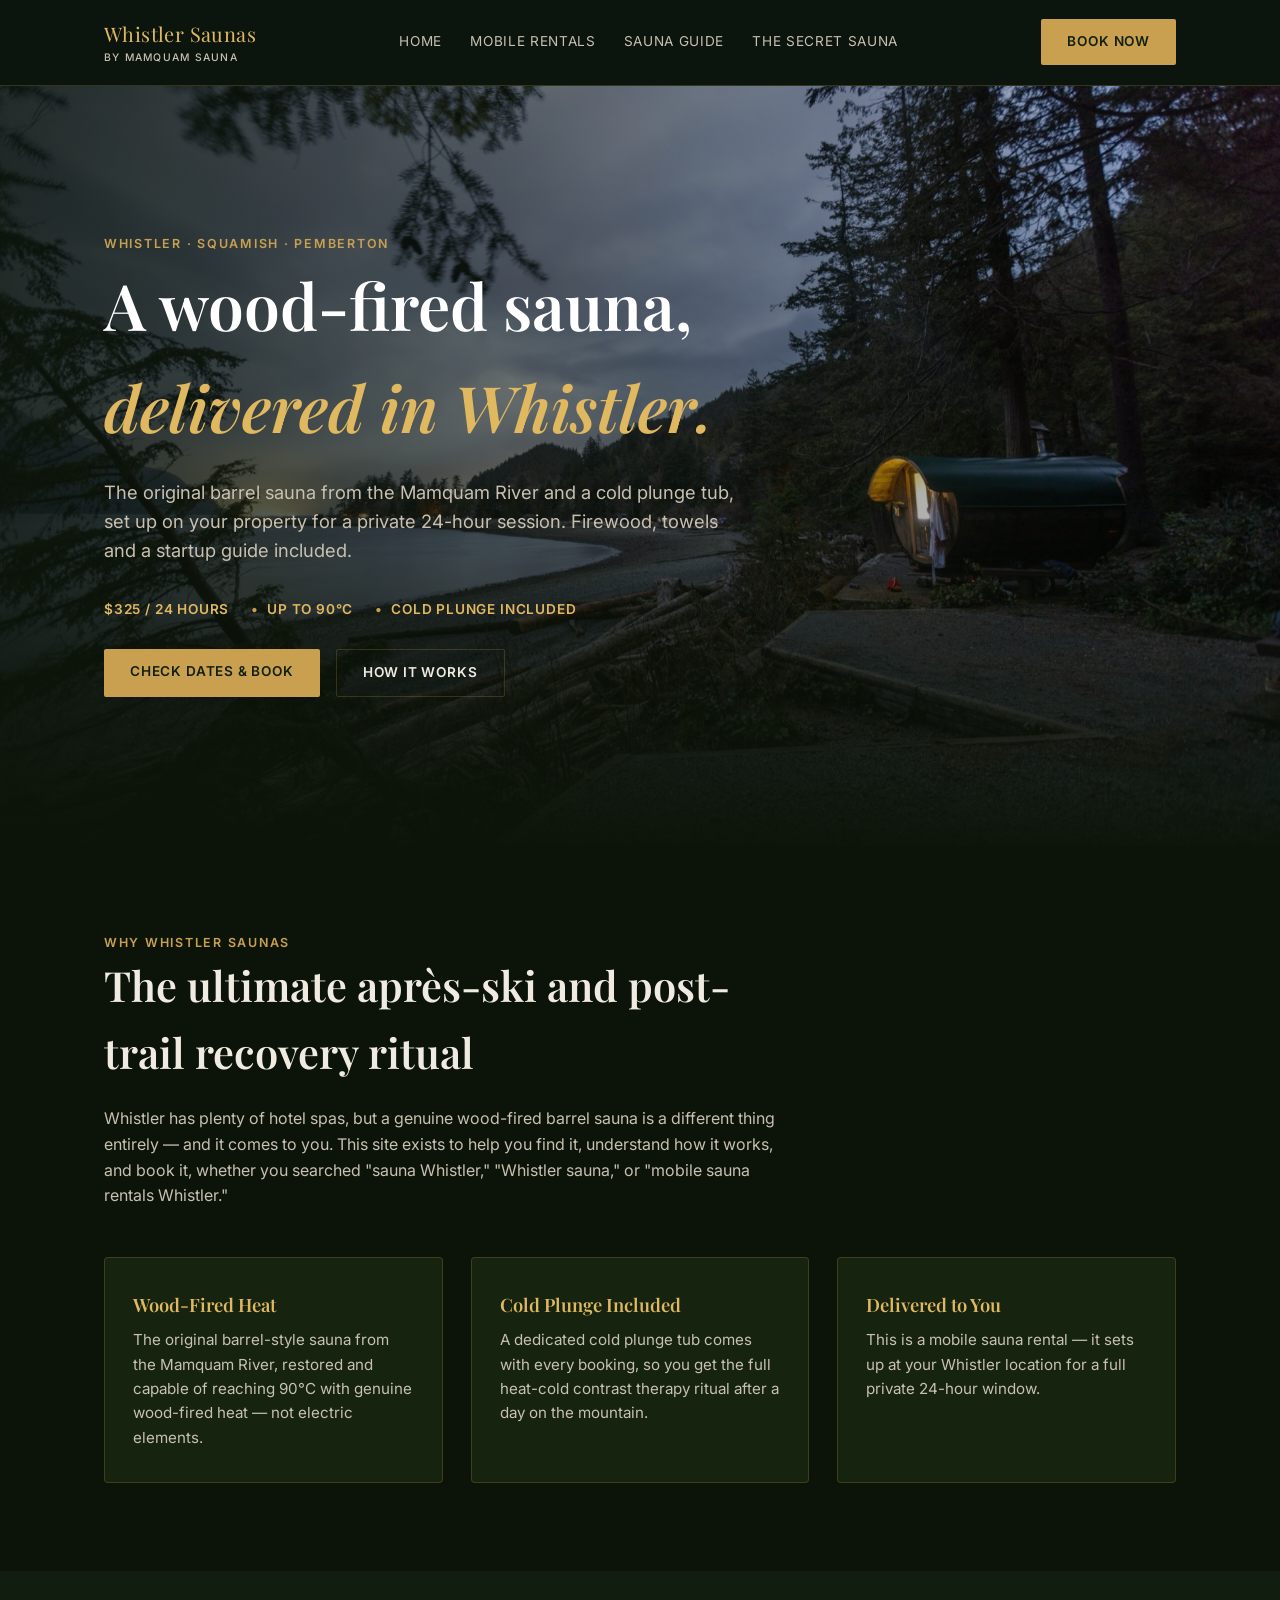
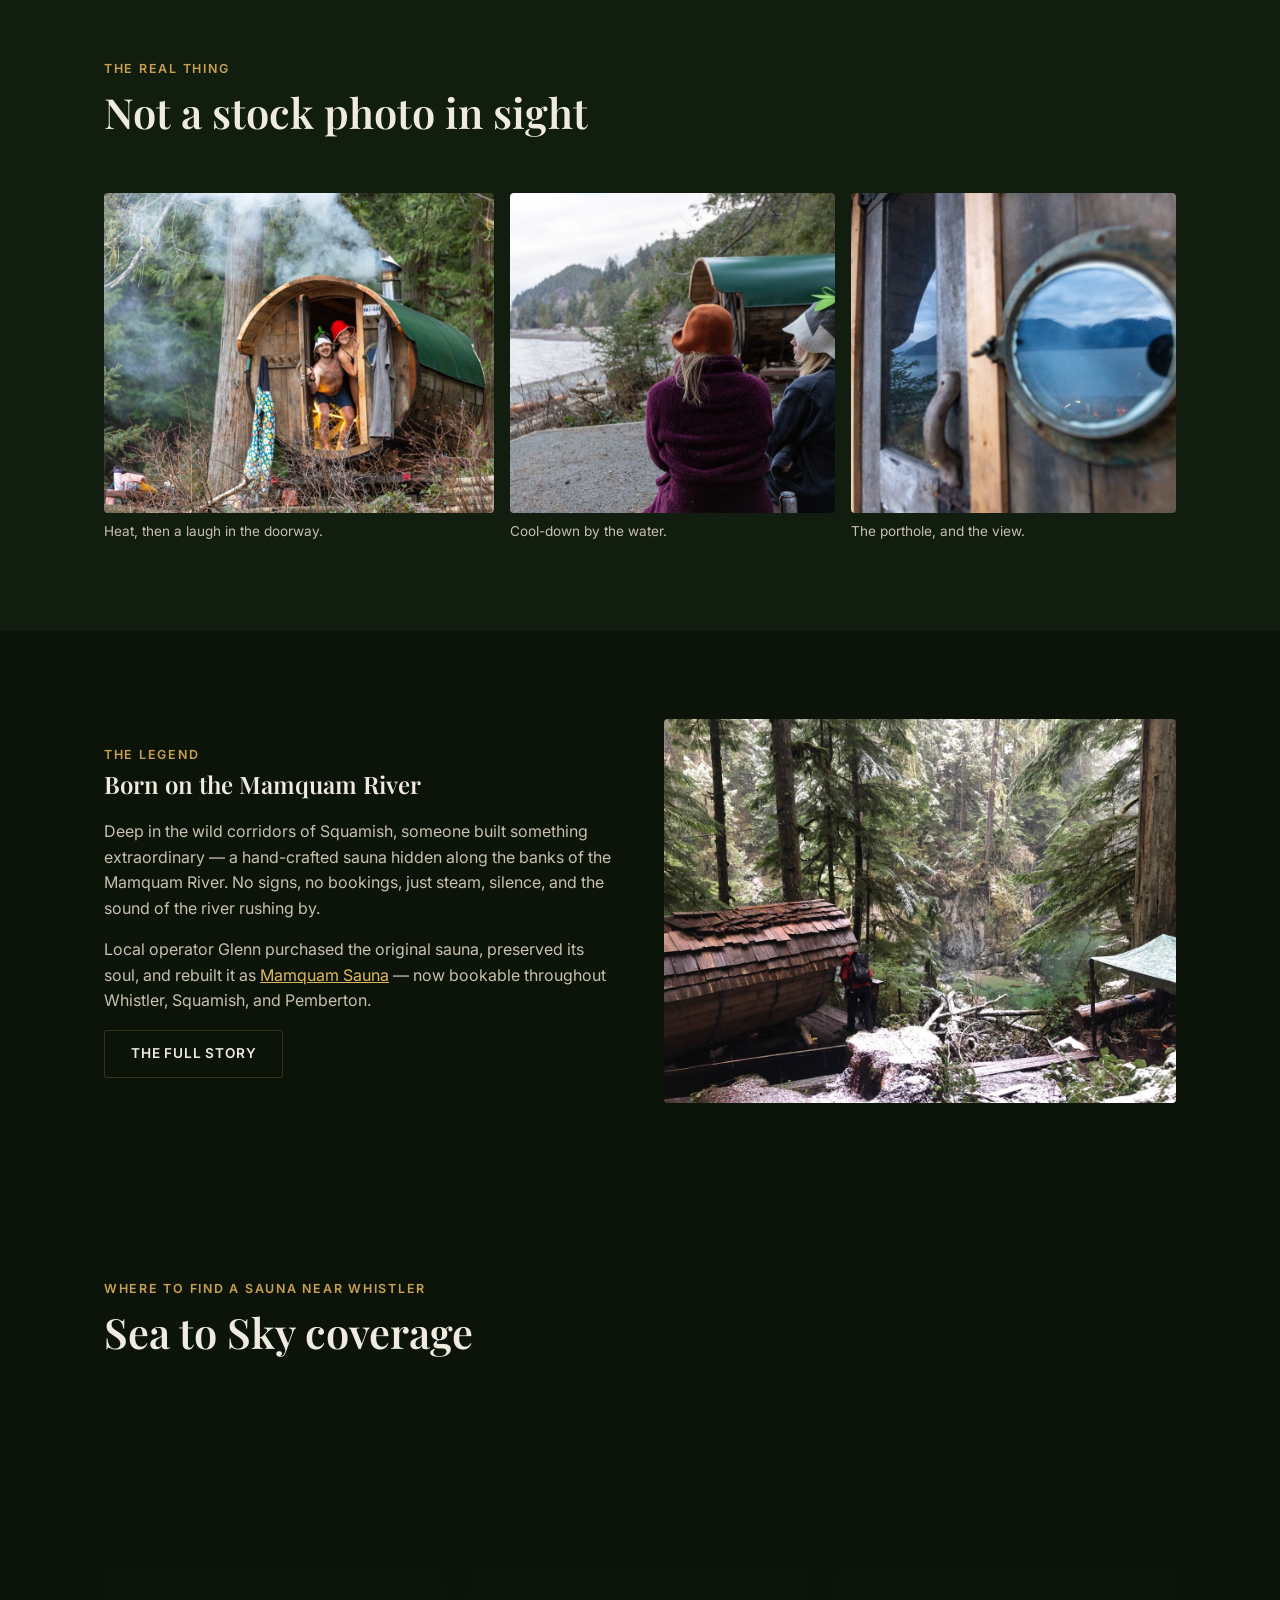
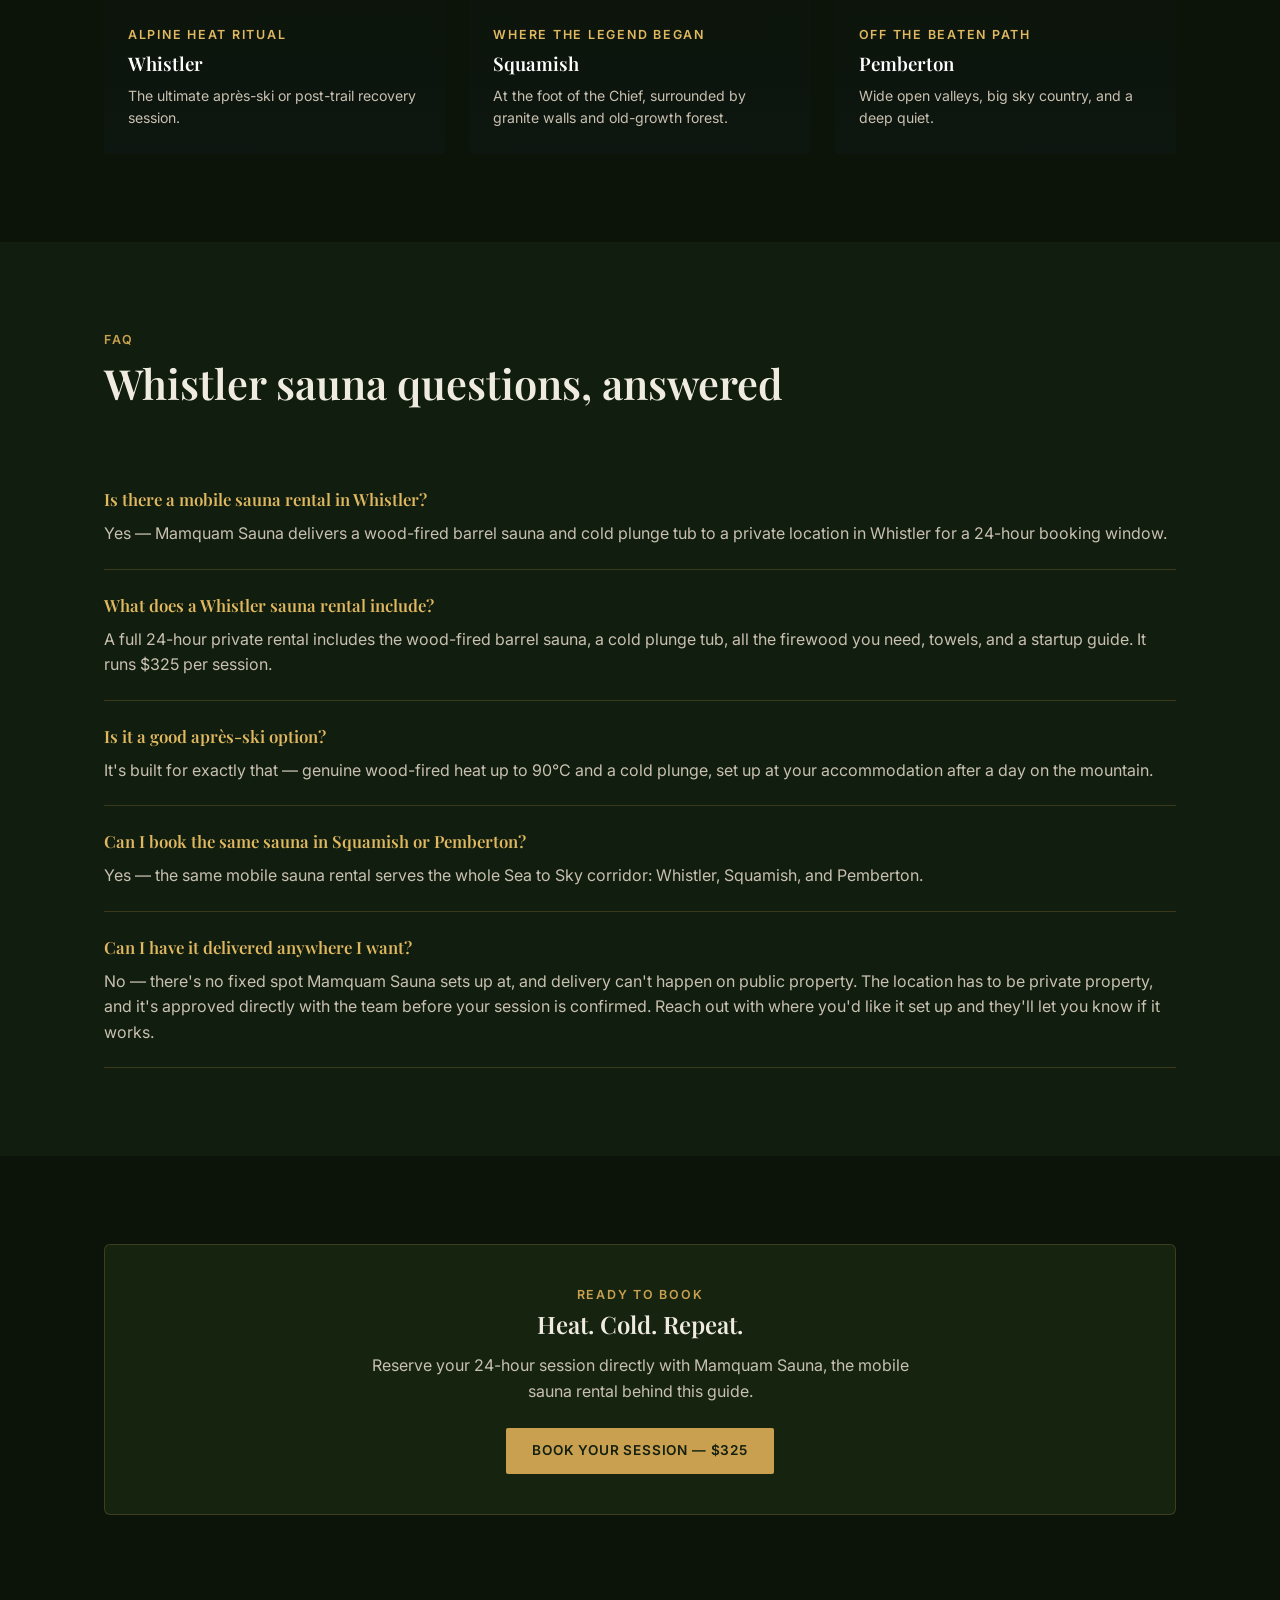
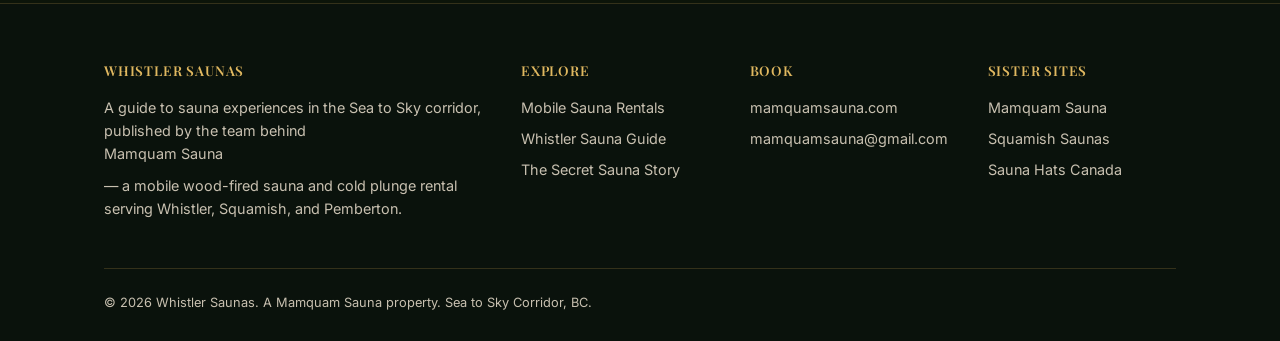
==== index.html @ e93d0e83 "Add sauna-chat AI assistant to every page Co-Authored-By: Claude Opus 5.5 <noreply@anthropic.com>" ====
<!DOCTYPE html>
<html lang="en">
<head>
<meta charset="UTF-8" />
<meta name="viewport" content="width=device-width, initial-scale=1.0" />
<title>Whistler Saunas | Sauna &amp; Mobile Sauna Rentals in Whistler, BC</title>
<meta name="description" content="Your guide to saunas in Whistler, BC — including mobile sauna rentals with cold plunge, wood-fired heat, and firewood included. Brought to you by Mamquam Sauna." />
<meta name="robots" content="index, follow" />
<link rel="canonical" href="https://www.saunawhistler.com/" />
<meta property="og:type" content="website" />
<meta property="og:site_name" content="Whistler Saunas" />
<meta property="og:title" content="Whistler Saunas | Sauna & Mobile Sauna Rentals in Whistler, BC" />
<meta property="og:description" content="Your guide to saunas in Whistler, BC — including mobile sauna rentals with cold plunge, wood-fired heat, and firewood included." />
<meta property="og:url" content="https://www.saunawhistler.com/" />
<meta property="og:image" content="https://www.saunawhistler.com/img/sauna-dusk.jpg" />
<meta name="twitter:card" content="summary_large_image" />
<link rel="stylesheet" href="style.css" />
<script type="application/ld+json">
{
  "@context": "https://schema.org",
  "@type": "LocalBusiness",
  "name": "Whistler Saunas",
  "alternateName": "Mamquam Sauna",
  "description": "Mobile sauna rentals and sauna sessions in Whistler, BC, featuring wood-fired heat and cold plunge.",
  "url": "https://www.saunawhistler.com/",
  "priceRange": "$325",
  "areaServed": [
    { "@type": "City", "name": "Whistler" },
    { "@type": "City", "name": "Squamish" },
    { "@type": "City", "name": "Pemberton" }
  ],
  "address": { "@type": "PostalAddress", "addressLocality": "Whistler", "addressRegion": "BC", "addressCountry": "CA" },
  "sameAs": ["https://www.mamquamsauna.com/", "https://www.saunasquamish.com/"]
}
</script>
</head>
<body>

<header class="site">
  <div class="bar">
    <div class="brand">Whistler Saunas<small>By Mamquam Sauna</small></div>
    <nav class="main">
      <a href="/">Home</a>
      <a href="mobile-sauna-rentals-whistler.html">Mobile Rentals</a>
      <a href="whistler-saunas-guide.html">Sauna Guide</a>
      <a href="mamquam-sauna.html">The Secret Sauna</a>
    </nav>
    <button class="hamburger" type="button" aria-label="Menu" aria-expanded="false">&#9776;</button>
    <a href="https://rentedlocal.com/book-appointment?embed_key=mamquamsauna-f3160d" class="btn" data-book>Book Now</a>
  </div>
</header>

<section class="hero" style="background-image:url('img/sauna-dusk.jpg');">
  <div class="wrap">
    <div class="eyebrow">Whistler · Squamish · Pemberton</div>
    <h1>A wood-fired sauna,<br><em>delivered in Whistler.</em></h1>
    <p class="lead">The original barrel sauna from the Mamquam River and a cold plunge tub, set up on your property for a private 24-hour session. Firewood, towels and a startup guide included.</p>
    <ul class="facts"><li>$325 / 24 hours</li><li>Up to 90°C</li><li>Cold plunge included</li></ul>
    <div class="cta-row">
      <a href="https://rentedlocal.com/book-appointment?embed_key=mamquamsauna-f3160d" class="btn" data-book>Check Dates &amp; Book</a>
      <a href="mobile-sauna-rentals-whistler.html" class="btn ghost">How It Works</a>
    </div>
  </div>
</section>

<section>
  <div class="wrap">
    <div class="section-head">
      <div class="eyebrow">Why Whistler Saunas</div>
      <h2>The ultimate après-ski and post-trail recovery ritual</h2>
      <p style="color:var(--text-dim)">Whistler has plenty of hotel spas, but a genuine wood-fired barrel sauna is a different thing entirely — and it comes to you. This site exists to help you find it, understand how it works, and book it, whether you searched "sauna Whistler," "Whistler sauna," or "mobile sauna rentals Whistler."</p>
    </div>
    <div class="grid-3">
      <div class="card">
        <h3>Wood-Fired Heat</h3>
        <p>The original barrel-style sauna from the Mamquam River, restored and capable of reaching 90°C with genuine wood-fired heat — not electric elements.</p>
      </div>
      <div class="card">
        <h3>Cold Plunge Included</h3>
        <p>A dedicated cold plunge tub comes with every booking, so you get the full heat-cold contrast therapy ritual after a day on the mountain.</p>
      </div>
      <div class="card">
        <h3>Delivered to You</h3>
        <p>This is a mobile sauna rental — it sets up at your Whistler location for a full private 24-hour window.</p>
      </div>
    </div>
  </div>
</section>

<section class="alt">
  <div class="wrap">
    <div class="section-head">
      <div class="eyebrow">The Real Thing</div>
      <h2>Not a stock photo in sight</h2>
    </div>
    <div class="photo-strip three">
      <figure><img src="img/sauna-door.jpg" alt="Two people in sauna hats smiling from the doorway of the wood-fired barrel sauna, steam rising" loading="lazy" /><figcaption>Heat, then a laugh in the doorway.</figcaption></figure>
      <figure><img src="img/sauna-shore.jpg" alt="Two friends in felt sauna hats cooling down beside the barrel sauna on the shore" loading="lazy" /><figcaption>Cool-down by the water.</figcaption></figure>
      <figure><img src="img/sauna-porthole.jpg" alt="Brass porthole on the sauna door reflecting mountains and the ocean" loading="lazy" /><figcaption>The porthole, and the view.</figcaption></figure>
    </div>
  </div>
</section>

<section>
  <div class="wrap grid-2">
    <div>
      <div class="eyebrow">The Legend</div>
      <h2>Born on the Mamquam River</h2>
      <p style="color:var(--text-dim)">Deep in the wild corridors of Squamish, someone built something extraordinary — a hand-crafted sauna hidden along the banks of the Mamquam River. No signs, no bookings, just steam, silence, and the sound of the river rushing by.</p>
      <p style="color:var(--text-dim)">Local operator Glenn purchased the original sauna, preserved its soul, and rebuilt it as <a href="mamquam-sauna.html" style="color:var(--gold-bright); text-decoration:underline;">Mamquam Sauna</a> — now bookable throughout Whistler, Squamish, and Pemberton.</p>
      <a href="mamquam-sauna.html" class="btn ghost">The Full Story</a>
    </div>
    <img class="rounded" src="img/sauna-river.jpg" alt="The original Mamquam Sauna on the banks of the Mamquam River, Squamish" loading="lazy" />
  </div>
</section>

<section>
  <div class="wrap">
    <div class="section-head">
      <div class="eyebrow">Where to Find a Sauna Near Whistler</div>
      <h2>Sea to Sky coverage</h2>
    </div>
    <div class="locations-grid">
      <a class="loc-card" href="https://www.mamquamsauna.com/#locations" style="background-image:url('https://images.unsplash.com/photo-1639436027140-d8b8d7ac5af4?crop=entropy&cs=tinysrgb&fit=max&fm=jpg&q=80&w=800')">
        <div class="inner"><div class="eyebrow">Alpine heat ritual</div><h3>Whistler</h3><p>The ultimate après-ski or post-trail recovery session.</p></div>
      </a>
      <a class="loc-card" href="https://www.mamquamsauna.com/#locations" style="background-image:url('https://images.unsplash.com/photo-1663645038231-55fef6adb6e1?crop=entropy&cs=tinysrgb&fit=max&fm=jpg&q=80&w=800')">
        <div class="inner"><div class="eyebrow">Where the legend began</div><h3>Squamish</h3><p>At the foot of the Chief, surrounded by granite walls and old-growth forest.</p></div>
      </a>
      <a class="loc-card" href="https://www.mamquamsauna.com/#locations" style="background-image:url('https://images.unsplash.com/photo-1689771716787-0d593884bd65?crop=entropy&cs=tinysrgb&fit=max&fm=jpg&q=80&w=800')">
        <div class="inner"><div class="eyebrow">Off the beaten path</div><h3>Pemberton</h3><p>Wide open valleys, big sky country, and a deep quiet.</p></div>
      </a>
    </div>
  </div>
</section>

<section class="alt">
  <div class="wrap">
    <div class="section-head">
      <div class="eyebrow">FAQ</div>
      <h2>Whistler sauna questions, answered</h2>
    </div>
    <div class="faq-item">
      <h3>Is there a mobile sauna rental in Whistler?</h3>
      <p>Yes — Mamquam Sauna delivers a wood-fired barrel sauna and cold plunge tub to a private location in Whistler for a 24-hour booking window.</p>
    </div>
    <div class="faq-item">
      <h3>What does a Whistler sauna rental include?</h3>
      <p>A full 24-hour private rental includes the wood-fired barrel sauna, a cold plunge tub, all the firewood you need, towels, and a startup guide. It runs $325 per session.</p>
    </div>
    <div class="faq-item">
      <h3>Is it a good après-ski option?</h3>
      <p>It's built for exactly that — genuine wood-fired heat up to 90°C and a cold plunge, set up at your accommodation after a day on the mountain.</p>
    </div>
    <div class="faq-item">
      <h3>Can I book the same sauna in Squamish or Pemberton?</h3>
      <p>Yes — the same mobile sauna rental serves the whole Sea to Sky corridor: Whistler, Squamish, and Pemberton.</p>
    </div>
    <div class="faq-item">
      <h3>Can I have it delivered anywhere I want?</h3>
      <p>No — there's no fixed spot Mamquam Sauna sets up at, and delivery can't happen on public property. The location has to be private property, and it's approved directly with the team before your session is confirmed. Reach out with where you'd like it set up and they'll let you know if it works.</p>
    </div>
  </div>
</section>

<section>
  <div class="wrap">
    <div class="callout">
      <div class="eyebrow">Ready to book</div>
      <h2>Heat. Cold. Repeat.</h2>
      <p>Reserve your 24-hour session directly with Mamquam Sauna, the mobile sauna rental behind this guide.</p>
      <a href="https://rentedlocal.com/book-appointment?embed_key=mamquamsauna-f3160d" class="btn" data-book>Book Your Session — $325</a>
    </div>
  </div>
</section>

<footer class="site">
  <div class="wrap">
    <div class="footer-grid">
      <div>
        <h4>Whistler Saunas</h4>
        <p>A guide to sauna experiences in the Sea to Sky corridor, published by the team behind <a href="https://www.mamquamsauna.com/">Mamquam Sauna</a> — a mobile wood-fired sauna and cold plunge rental serving Whistler, Squamish, and Pemberton.</p>
      </div>
      <div>
        <h4>Explore</h4>
        <a href="mobile-sauna-rentals-whistler.html">Mobile Sauna Rentals</a>
        <a href="whistler-saunas-guide.html">Whistler Sauna Guide</a>
        <a href="mamquam-sauna.html">The Secret Sauna Story</a>
      </div>
      <div>
        <h4>Book</h4>
        <a href="https://www.mamquamsauna.com/">mamquamsauna.com</a>
        <a href="mailto:mamquamsauna@gmail.com">mamquamsauna@gmail.com</a>
      </div>
      <div>
        <h4>Sister Sites</h4>
        <a href="https://www.mamquamsauna.com/">Mamquam Sauna</a>
        <a href="https://www.saunasquamish.com/">Squamish Saunas</a>
        <a href="https://saunahatcanada.com/">Sauna Hats Canada</a>
      </div>
    </div>
    <div class="footer-bottom">
      <span>&copy; 2026 Whistler Saunas. A Mamquam Sauna property. Sea to Sky Corridor, BC.</span>
    </div>
  </div>
</footer>

<script src="https://rentedlocal.com/rented-local-widget.js" data-embed-key="mamquamsauna-f3160d" data-embed-auto="false" defer></script>
<script src="https://sauna-chat.thefulltimehobby.workers.dev/widget.js" defer></script>
<script src="site.js" defer></script>
</body>
</html>
---- style.css ----
@import url('https://fonts.googleapis.com/css2?family=Playfair+Display:wght@400;600;700&family=Inter:wght@300;400;500;600&display=swap');

:root {
  --bg: #0c1409;
  --bg-alt: #111d0e;
  --panel: #15230f;
  --gold: #c8a050;
  --gold-bright: #e0b860;
  --text: #f0ebe1;
  --text-dim: #c8c0b0;
  --border: rgba(200, 160, 80, 0.22);
}

* { box-sizing: border-box; }

html { scroll-behavior: smooth; }

body {
  margin: 0;
  background: var(--bg);
  color: var(--text);
  font-family: 'Inter', -apple-system, BlinkMacSystemFont, sans-serif;
  line-height: 1.6;
}

h1, h2, h3, h4 { font-family: 'Playfair Display', serif; font-weight: 600; margin: 0 0 0.5em; }

a { color: inherit; text-decoration: none; }

.wrap { max-width: 1120px; margin: 0 auto; padding: 0 24px; }

.eyebrow {
  color: var(--gold);
  letter-spacing: 0.14em;
  text-transform: uppercase;
  font-size: 0.78rem;
  font-weight: 600;
}

header.site {
  position: sticky;
  top: 0;
  z-index: 50;
  background: rgba(13, 22, 16, 0.92);
  backdrop-filter: blur(6px);
  border-bottom: 1px solid var(--border);
}
header.site .bar {
  display: flex;
  align-items: center;
  justify-content: space-between;
  padding: 18px 24px;
  max-width: 1120px;
  margin: 0 auto;
}
.brand {
  font-family: 'Playfair Display', serif;
  font-size: 1.25rem;
  color: var(--gold-bright);
  letter-spacing: 0.02em;
}
.brand small { display: block; font-family: 'Inter', sans-serif; font-size: 0.65rem; letter-spacing: 0.12em; color: var(--text-dim); text-transform: uppercase; font-weight: 500; }
nav.main { display: flex; gap: 28px; align-items: center; }
nav.main a { font-size: 0.85rem; letter-spacing: 0.05em; text-transform: uppercase; color: var(--text-dim); }
nav.main a:hover { color: var(--gold-bright); }
.btn {
  display: inline-block;
  background: var(--gold);
  color: #14200f;
  padding: 12px 26px;
  border-radius: 2px;
  font-weight: 600;
  font-size: 0.85rem;
  letter-spacing: 0.06em;
  text-transform: uppercase;
  border: none;
  cursor: pointer;
}
.btn:hover { background: var(--gold-bright); }
.btn.ghost {
  background: transparent;
  color: var(--text);
  border: 1px solid var(--border);
}
.btn.ghost:hover { border-color: var(--gold); color: var(--gold-bright); }

.hero {
  position: relative;
  min-height: 78vh;
  display: flex;
  align-items: center;
  background-size: cover;
  background-position: center;
}
.hero::before {
  content: '';
  position: absolute;
  inset: 0;
  background: linear-gradient(180deg, rgba(10,16,11,0.55) 0%, rgba(10,16,11,0.75) 55%, rgba(10,16,11,0.95) 100%);
}
.hero .wrap { position: relative; z-index: 2; padding-top: 60px; padding-bottom: 60px; }
.hero h1 { font-size: clamp(2.4rem, 5vw, 4.2rem); color: #fff; margin-bottom: 0.3em; }
.hero h1 em { font-style: italic; color: var(--gold-bright); }
.hero p.lead { max-width: 640px; font-size: 1.15rem; color: var(--text-dim); margin-bottom: 1.8em; }
.hero .cta-row { display: flex; gap: 16px; flex-wrap: wrap; }

section { padding: 88px 0; }
section.alt { background: var(--bg-alt); }
.section-head { max-width: 680px; margin-bottom: 48px; }
.section-head h2 { font-size: clamp(1.8rem, 3.4vw, 2.6rem); }

.grid-3 { display: grid; grid-template-columns: repeat(3, 1fr); gap: 28px; }
.grid-2 { display: grid; grid-template-columns: 1fr 1fr; gap: 48px; align-items: center; }

.card {
  background: var(--panel);
  border: 1px solid var(--border);
  padding: 32px 28px;
  border-radius: 4px;
}
.card h3 { color: var(--gold-bright); font-size: 1.15rem; }
.card p { color: var(--text-dim); font-size: 0.95rem; margin: 0; }

img.rounded { width: 100%; border-radius: 4px; display: block; }

.locations-grid { display: grid; grid-template-columns: repeat(3, 1fr); gap: 24px; }
.loc-card {
  position: relative;
  border-radius: 4px;
  overflow: hidden;
  height: 340px;
  background-size: cover;
  background-position: center;
  display: flex;
  align-items: flex-end;
}
.loc-card::before { content: ''; position: absolute; inset: 0; background: linear-gradient(180deg, rgba(13,22,16,0) 30%, rgba(13,22,16,0.92) 100%); }
.loc-card .inner { position: relative; z-index: 2; padding: 24px; }
.loc-card .eyebrow { color: var(--gold-bright); }
.loc-card h3 { margin: 4px 0 6px; color: #fff; }
.loc-card p { color: var(--text-dim); font-size: 0.88rem; margin: 0; }

.faq-item { border-bottom: 1px solid var(--border); padding: 22px 0; }
.faq-item h3 { font-size: 1.05rem; color: var(--gold-bright); margin-bottom: 8px; }
.faq-item p { color: var(--text-dim); margin: 0; }

.pull-quote {
  font-family: 'Playfair Display', serif;
  font-style: italic;
  font-size: clamp(1.3rem, 2.6vw, 1.8rem);
  text-align: center;
  color: var(--gold-bright);
  max-width: 780px;
  margin: 0 auto;
}

.callout {
  background: var(--panel);
  border: 1px solid var(--border);
  border-radius: 6px;
  padding: 40px;
  text-align: center;
}
.callout h2 { margin-bottom: 0.4em; }
.callout p { color: var(--text-dim); max-width: 560px; margin: 0 auto 24px; }

article.guide {
  max-width: 760px;
  margin: 0 auto;
}
article.guide h2 { margin-top: 1.6em; font-size: 1.6rem; color: var(--gold-bright); }
article.guide p, article.guide li { color: var(--text-dim); font-size: 1.02rem; }
article.guide ul { padding-left: 1.2em; }
article.guide .lead { font-size: 1.15rem; color: var(--text); }

footer.site {
  background: #0a120c;
  border-top: 1px solid var(--border);
  padding: 56px 0 28px;
}
.footer-grid { display: grid; grid-template-columns: 2fr 1fr 1fr 1fr; gap: 40px; margin-bottom: 40px; }
.footer-grid h4 { color: var(--gold-bright); font-size: 0.85rem; text-transform: uppercase; letter-spacing: 0.06em; margin-bottom: 14px; }
.footer-grid p, .footer-grid a { color: var(--text-dim); font-size: 0.9rem; display: block; margin-bottom: 8px; }
.footer-grid a:hover { color: var(--gold-bright); }
.footer-bottom { border-top: 1px solid var(--border); padding-top: 24px; font-size: 0.8rem; color: var(--text-dim); display: flex; justify-content: space-between; flex-wrap: wrap; gap: 12px; }

.hamburger { display: none; background: none; border: none; color: var(--text); font-size: 1.5rem; cursor: pointer; }

@media (max-width: 860px) {
  .grid-3 { grid-template-columns: 1fr; }
  .grid-2 { grid-template-columns: 1fr; }
  .locations-grid { grid-template-columns: 1fr; }
  .footer-grid { grid-template-columns: 1fr; }
  nav.main { display: none; }
  .hamburger { display: block; }
  header.site .bar { flex-wrap: wrap; gap: 12px; padding: 14px 20px; }
  header.site .bar > .btn { padding: 10px 16px; font-size: 0.75rem; margin-left: auto; }
  header.site.menu-open nav.main {
    display: flex; flex-direction: column; align-items: flex-start; gap: 0;
    order: 10; width: 100%; padding: 8px 0 12px; border-top: 1px solid var(--border);
  }
  header.site.menu-open nav.main a { padding: 12px 0; font-size: 0.95rem; width: 100%; }
  .hero { min-height: 72vh; }
  .hero h1 { font-size: 2.1rem; line-height: 1.15; }
  section { padding: 64px 0; }
  .callout { padding: 32px 22px; }
}

/* Refresh: real photos, tighter hero, photo strip */
.hero { background-position: center 60%; min-height: min(78vh, 780px); }
.hero::before { background: linear-gradient(180deg, rgba(12,20,9,0.35) 0%, rgba(12,20,9,0.6) 50%, rgba(12,20,9,0.96) 100%); }
.hero .lead { color: #e6dfd2; }
.hero .facts { display: flex; flex-wrap: wrap; gap: 10px 22px; margin: 0 0 28px; padding: 0; list-style: none; color: var(--gold-bright); font-size: 0.85rem; letter-spacing: 0.06em; text-transform: uppercase; font-weight: 600; }
.hero .facts li::before { content: '\2022'; margin-right: 8px; color: var(--gold); }
.hero .facts li:first-child::before { content: none; margin: 0; }
.hamburger { width: 44px; height: 44px; line-height: 1; }
img.rounded { aspect-ratio: 4 / 3; object-fit: cover; }
.photo-strip { display: grid; grid-template-columns: 1.3fr 1fr; gap: 16px; }
.photo-strip figure { margin: 0; }
.photo-strip img { width: 100%; height: 360px; object-fit: cover; border-radius: 4px; display: block; }
.photo-strip figcaption { color: var(--text-dim); font-size: 0.85rem; margin-top: 8px; }
.photo-strip.three { grid-template-columns: 1.2fr 1fr 1fr; }
.photo-strip.three img { height: 320px; }
@media (max-width: 860px) {
  .photo-strip, .photo-strip.three { grid-template-columns: 1fr; }
  .photo-strip img, .photo-strip.three img { height: 240px; }
}

/* Hero text sits left; photo subject shows on the right */
.hero .wrap { width: 100%; }
.hero .wrap > * { max-width: 620px; }
.hero .wrap > h1 { max-width: 900px; }
.hero::before {
  background:
    linear-gradient(90deg, rgba(12,20,9,0.85) 0%, rgba(12,20,9,0.55) 45%, rgba(12,20,9,0.1) 100%),
    linear-gradient(180deg, rgba(12,20,9,0) 60%, rgba(12,20,9,0.95) 100%);
}
@media (max-width: 860px) {
  .hero::before { background: linear-gradient(180deg, rgba(12,20,9,0.45) 0%, rgba(12,20,9,0.7) 50%, rgba(12,20,9,0.96) 100%); }
}
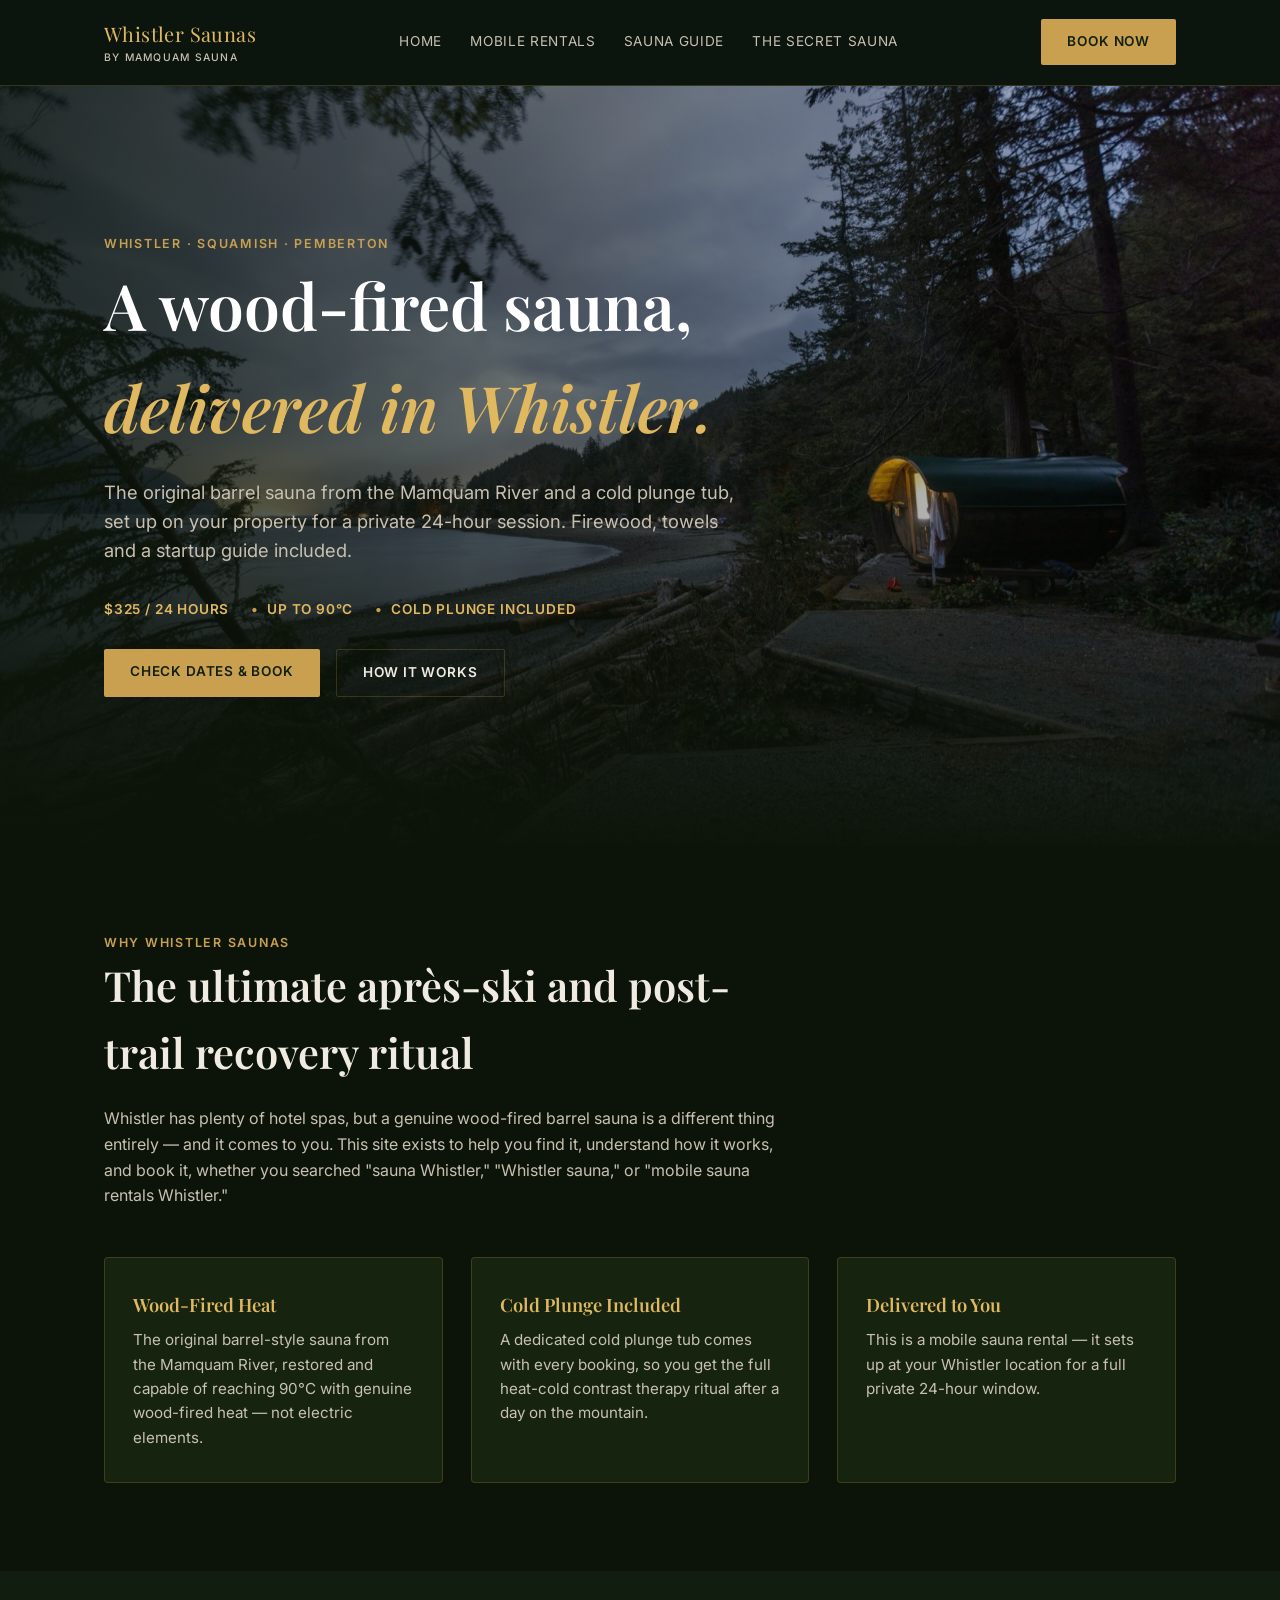
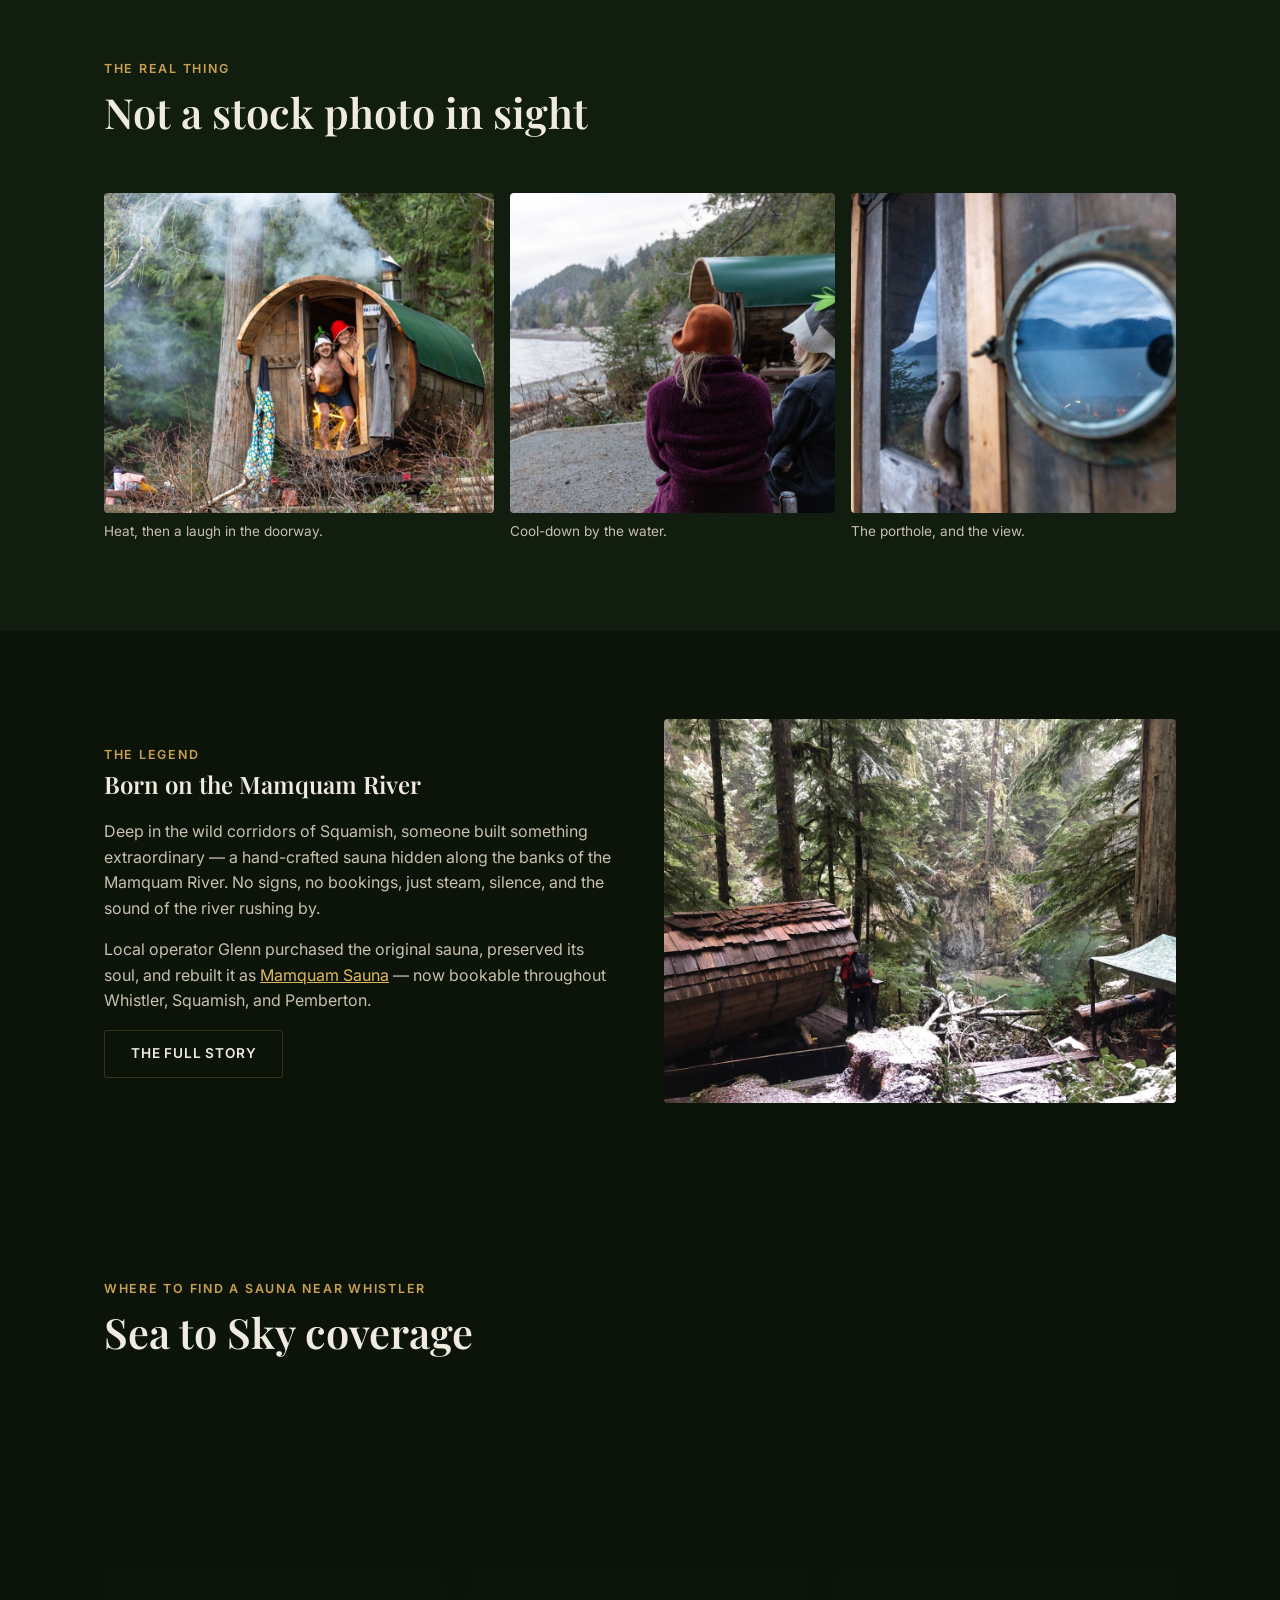
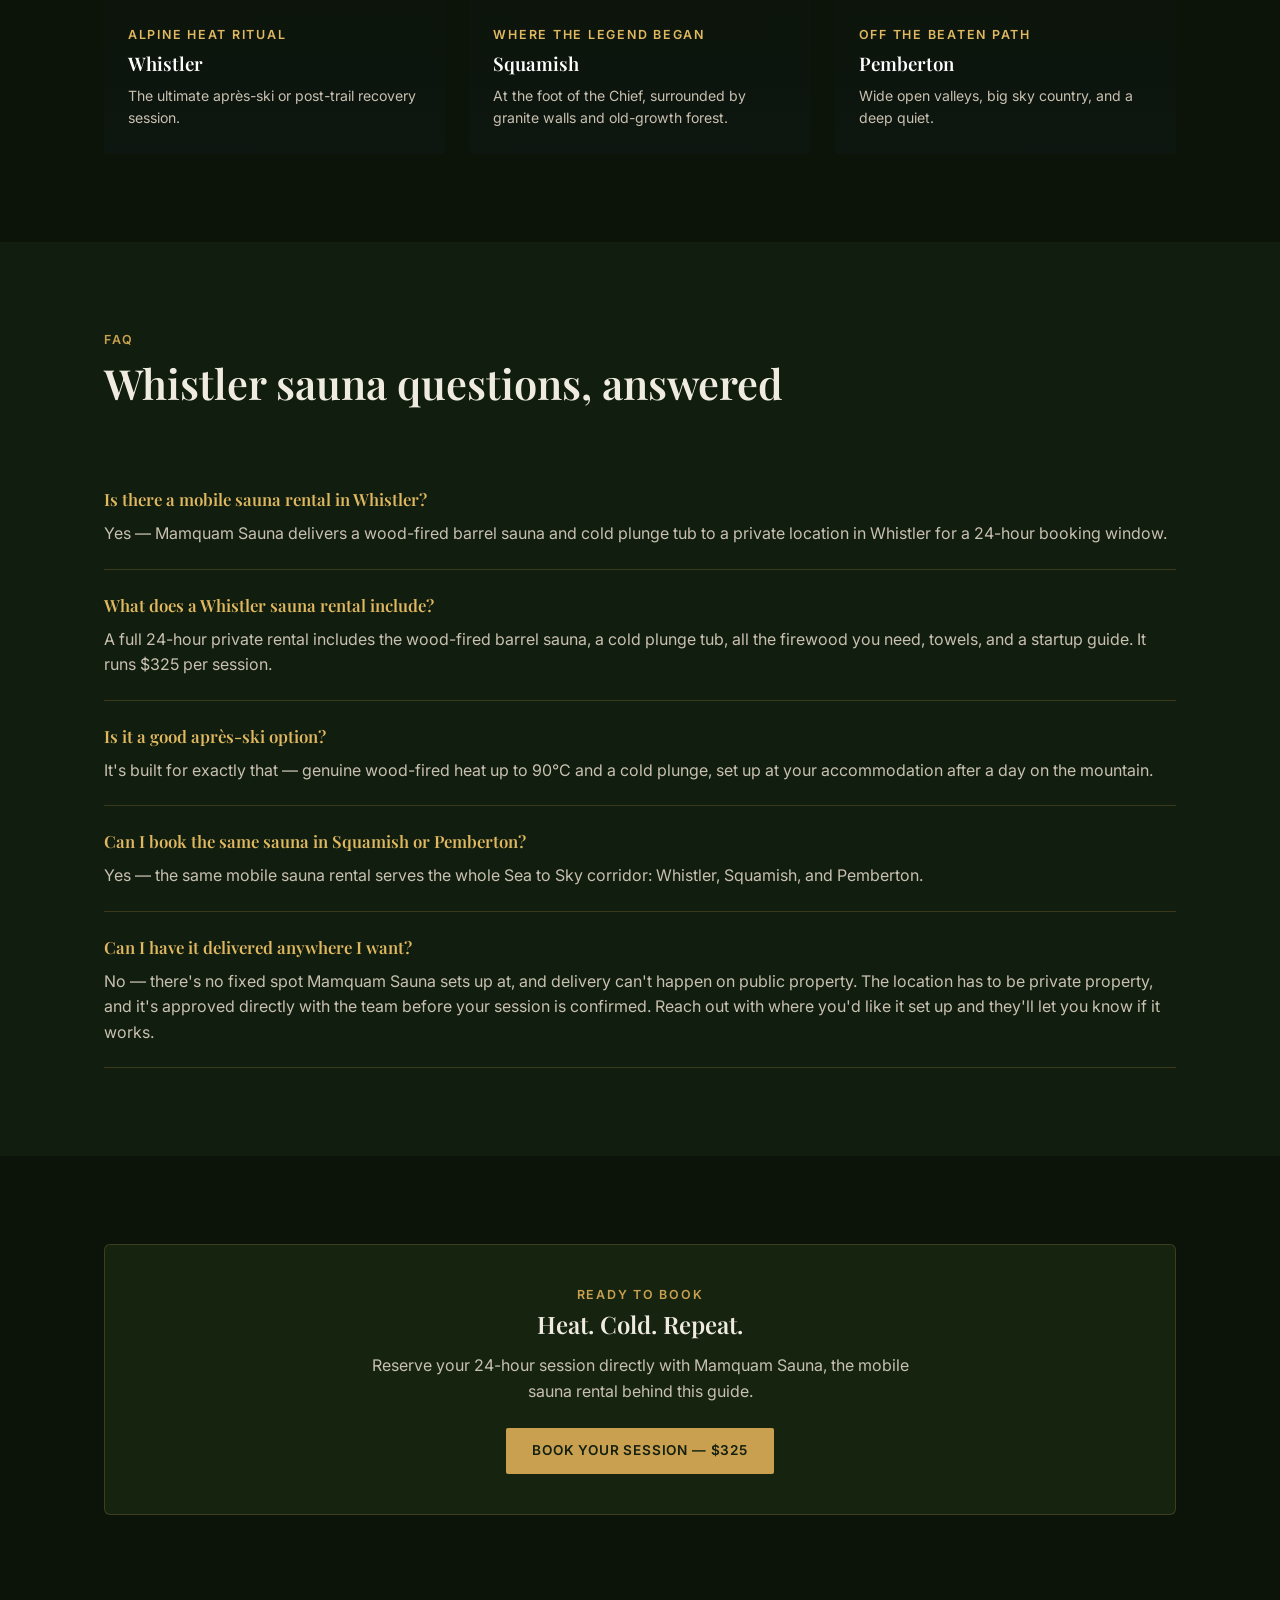
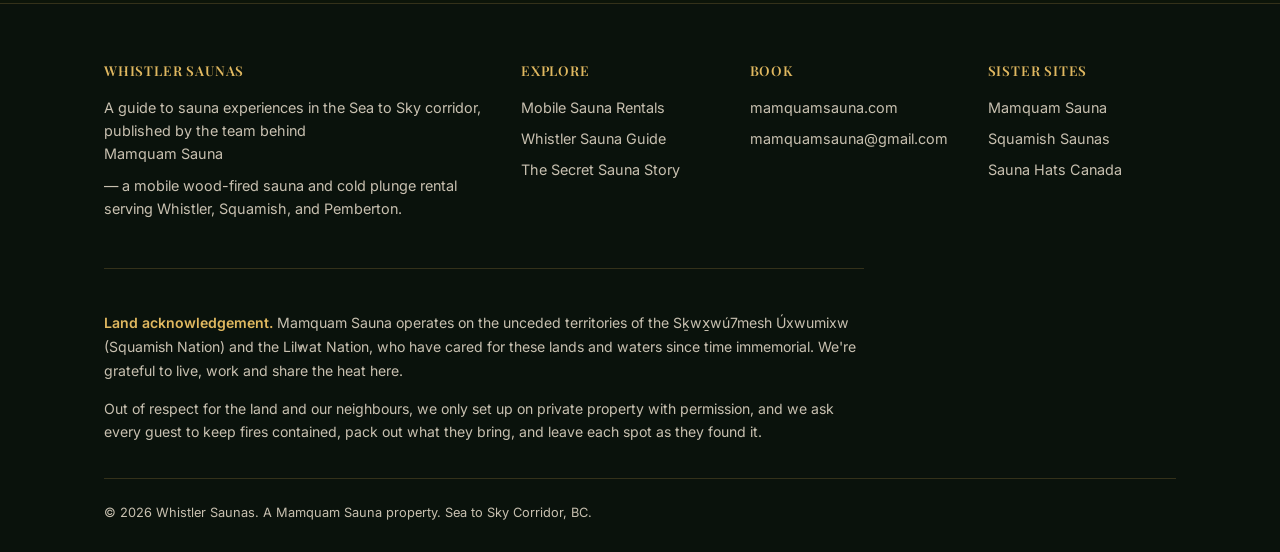
==== commit 0fff23b7: "Add land acknowledgement (Squamish Nation, Lil̓wat Nation) and respect note to every page Co-Authore" ====
--- a/index.html
+++ b/index.html
@@ -199,6 +199,10 @@
         <a href="https://saunahatcanada.com/">Sauna Hats Canada</a>
       </div>
     </div>
+    <div class="land-ack">
+      <p><strong>Land acknowledgement.</strong> Mamquam Sauna operates on the unceded territories of the Sḵwx̱wú7mesh Úxwumixw (Squamish Nation) and the Lil̓wat Nation, who have cared for these lands and waters since time immemorial. We're grateful to live, work and share the heat here.</p>
+      <p>Out of respect for the land and our neighbours, we only set up on private property with permission, and we ask every guest to keep fires contained, pack out what they bring, and leave each spot as they found it.</p>
+    </div>
     <div class="footer-bottom">
       <span>&copy; 2026 Whistler Saunas. A Mamquam Sauna property. Sea to Sky Corridor, BC.</span>
     </div>
--- a/style.css
+++ b/style.css
@@ -238,3 +238,8 @@
 @media (max-width: 860px) {
   .hero::before { background: linear-gradient(180deg, rgba(12,20,9,0.45) 0%, rgba(12,20,9,0.7) 50%, rgba(12,20,9,0.96) 100%); }
 }
+
+/* Land acknowledgement (footer, every page) */
+.land-ack { border-top: 1px solid var(--border); padding: 28px 0 4px; margin-bottom: 20px; max-width: 760px; }
+.land-ack p { color: var(--text-dim); font-size: 0.88rem; line-height: 1.7; margin-bottom: 10px; }
+.land-ack strong { color: var(--gold-bright); font-weight: 600; }
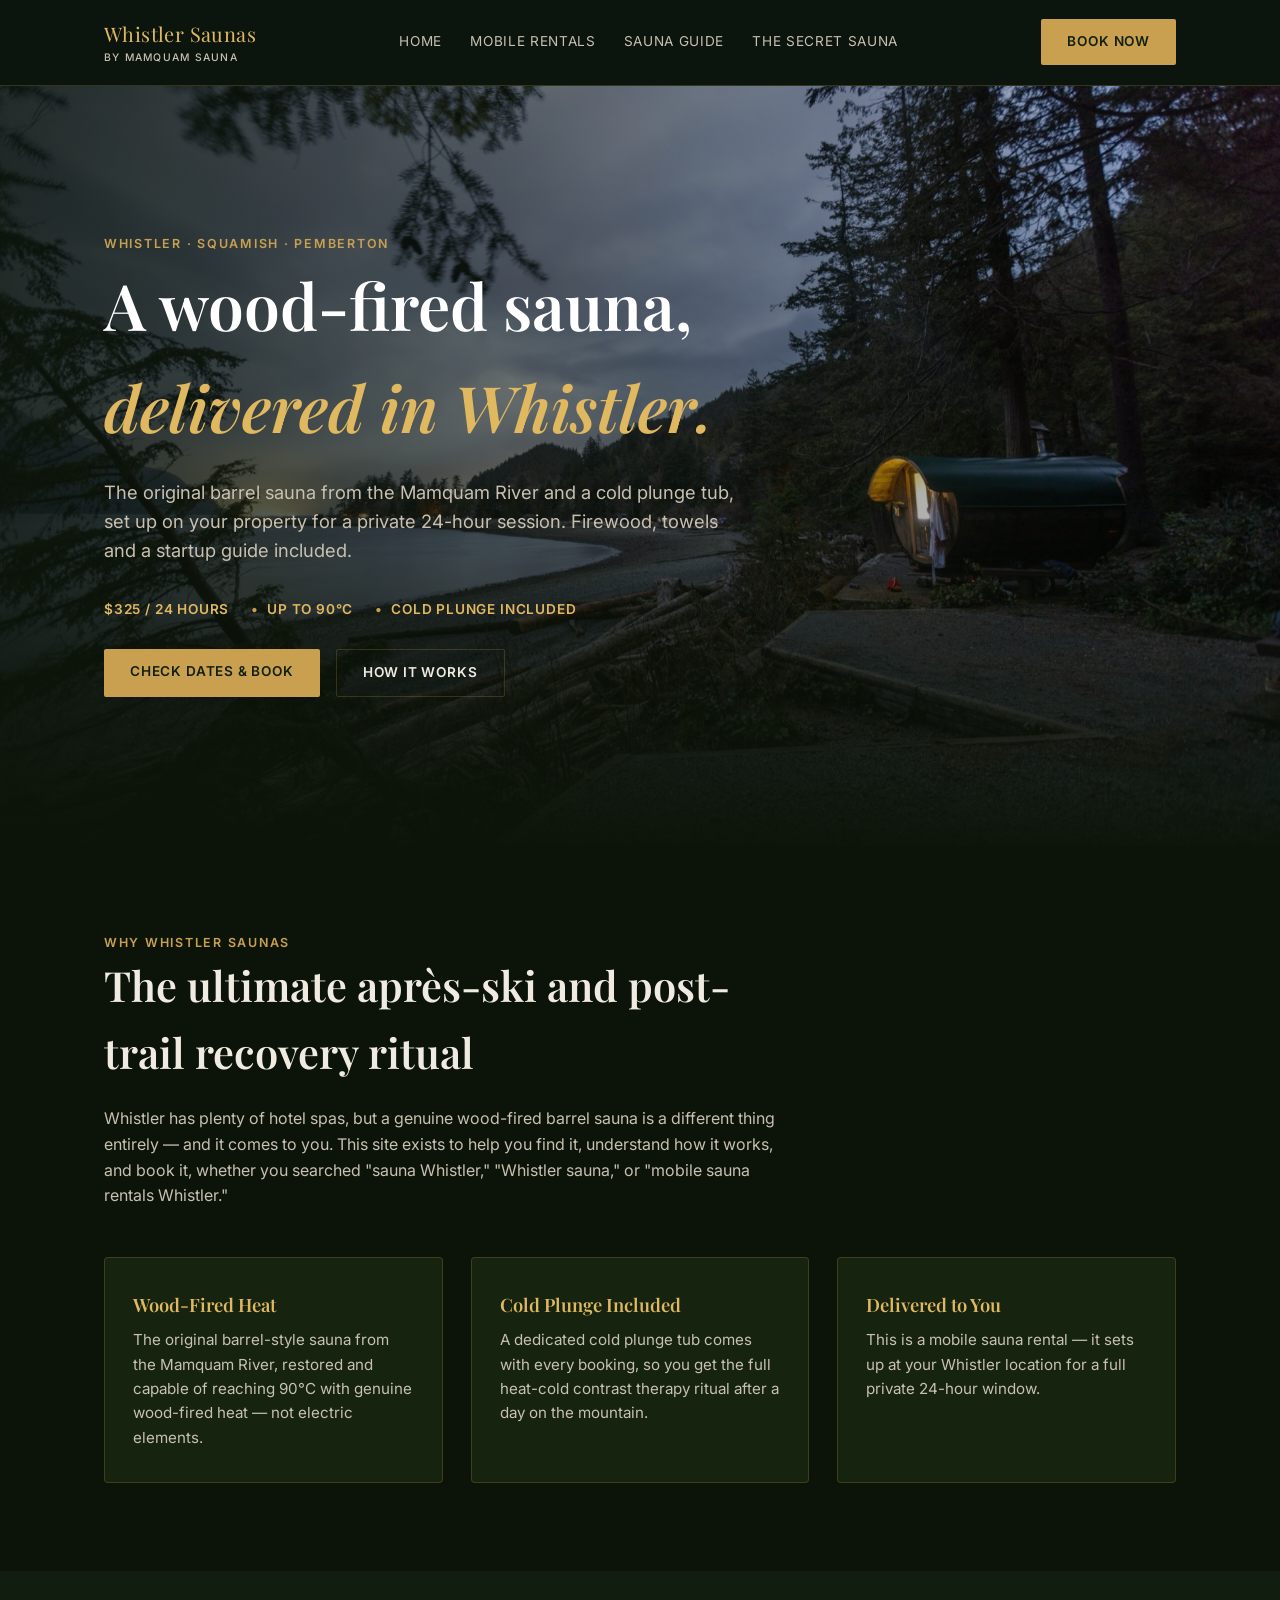
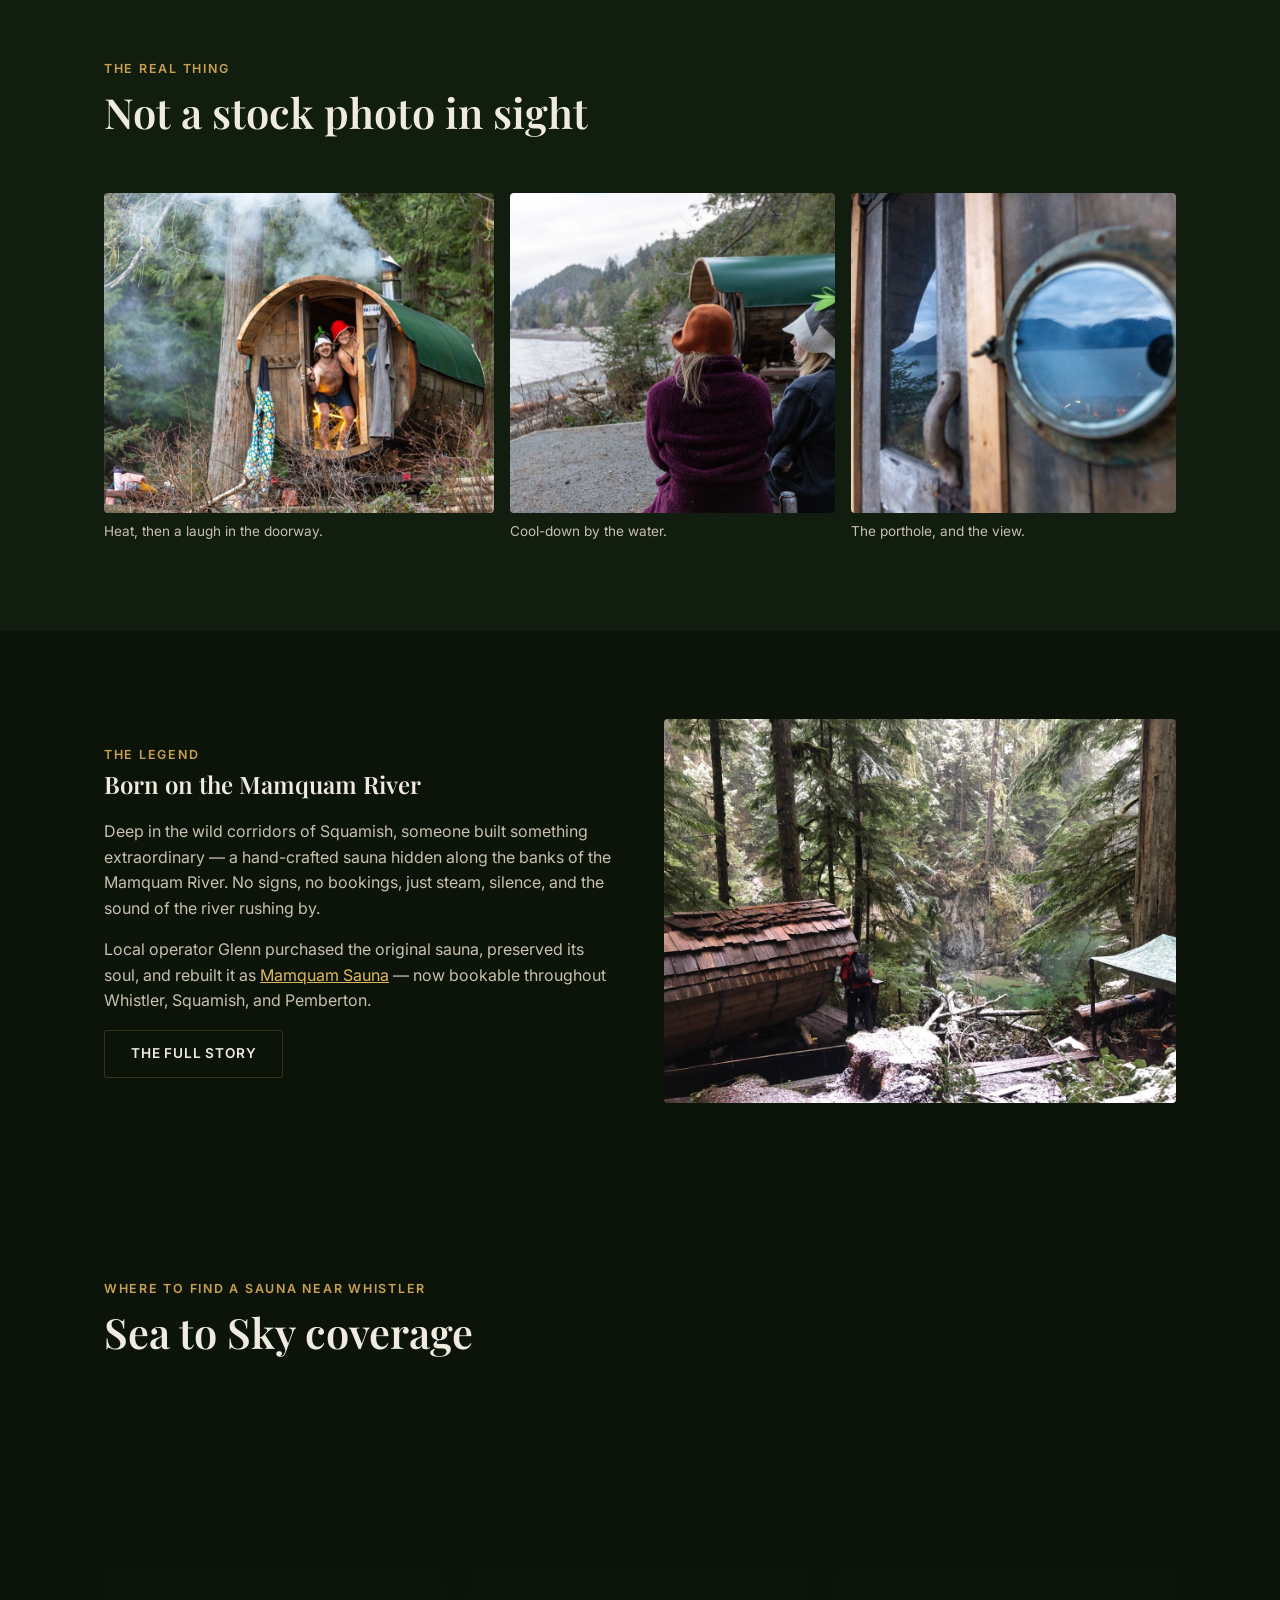
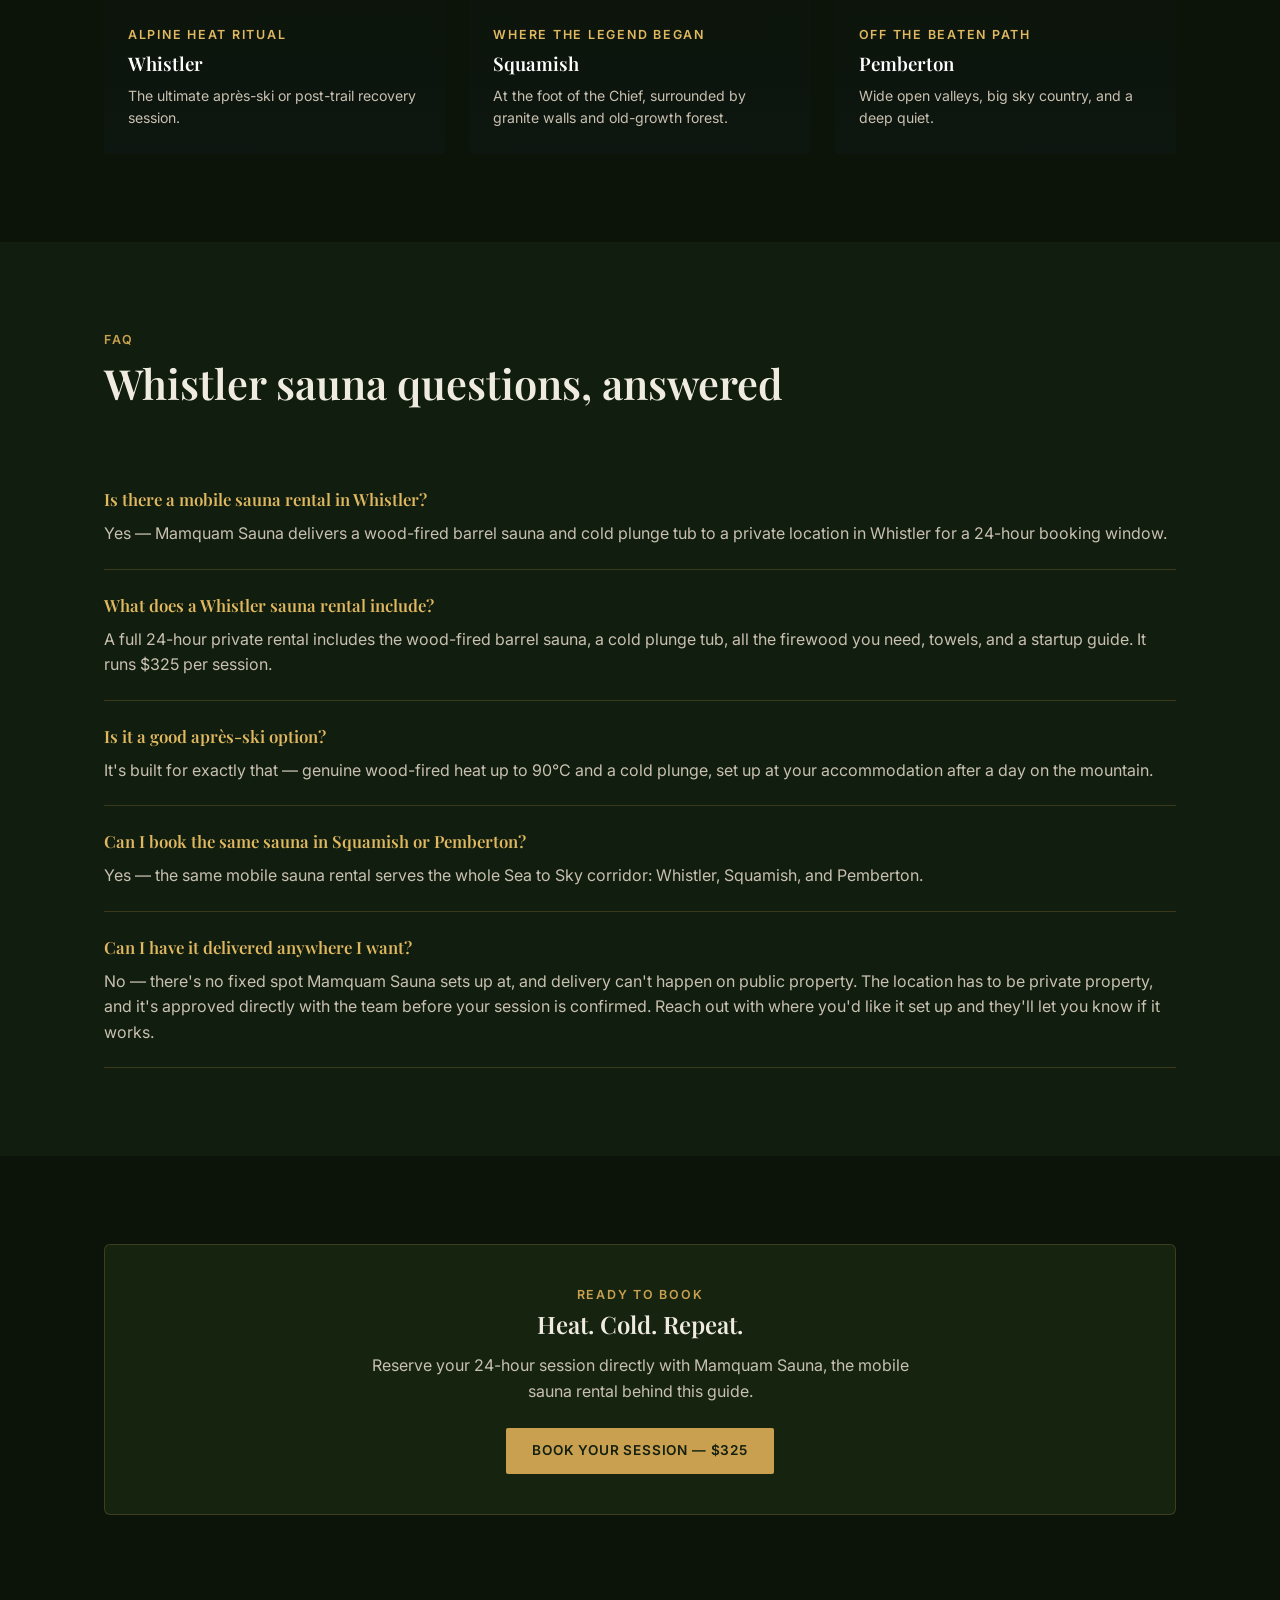
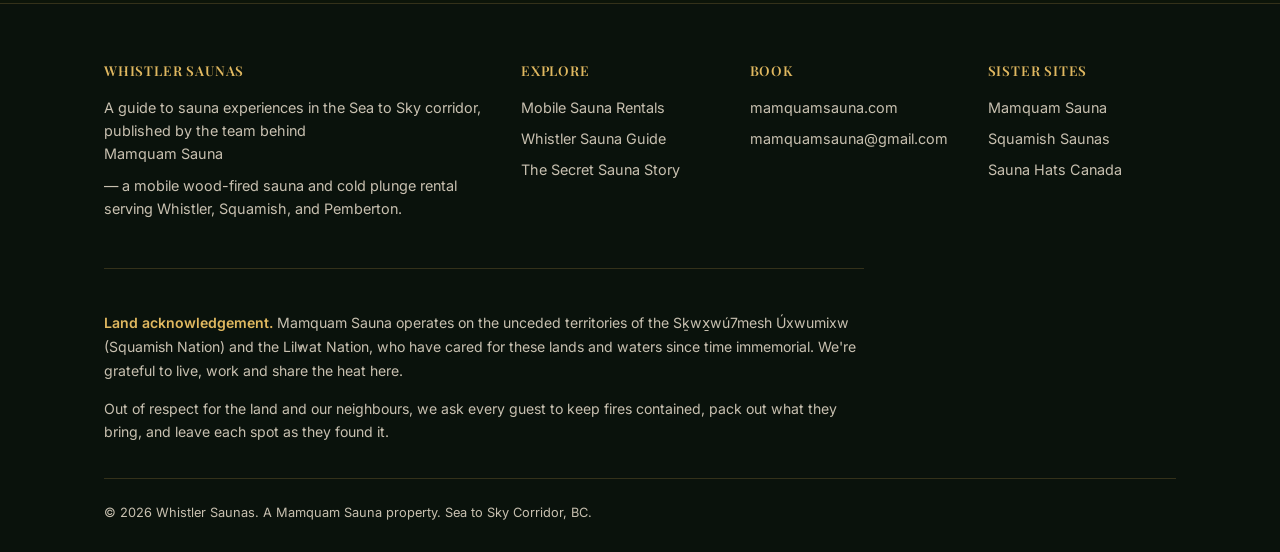
==== commit b62f1d7d: "Respect note: drop private-property line Co-Authored-By: Claude Opus 5.5 <noreply@anthropic.com>" ====
--- a/index.html
+++ b/index.html
@@ -201,7 +201,7 @@
     </div>
     <div class="land-ack">
       <p><strong>Land acknowledgement.</strong> Mamquam Sauna operates on the unceded territories of the Sḵwx̱wú7mesh Úxwumixw (Squamish Nation) and the Lil̓wat Nation, who have cared for these lands and waters since time immemorial. We're grateful to live, work and share the heat here.</p>
-      <p>Out of respect for the land and our neighbours, we only set up on private property with permission, and we ask every guest to keep fires contained, pack out what they bring, and leave each spot as they found it.</p>
+      <p>Out of respect for the land and our neighbours, we ask every guest to keep fires contained, pack out what they bring, and leave each spot as they found it.</p>
     </div>
     <div class="footer-bottom">
       <span>&copy; 2026 Whistler Saunas. A Mamquam Sauna property. Sea to Sky Corridor, BC.</span>
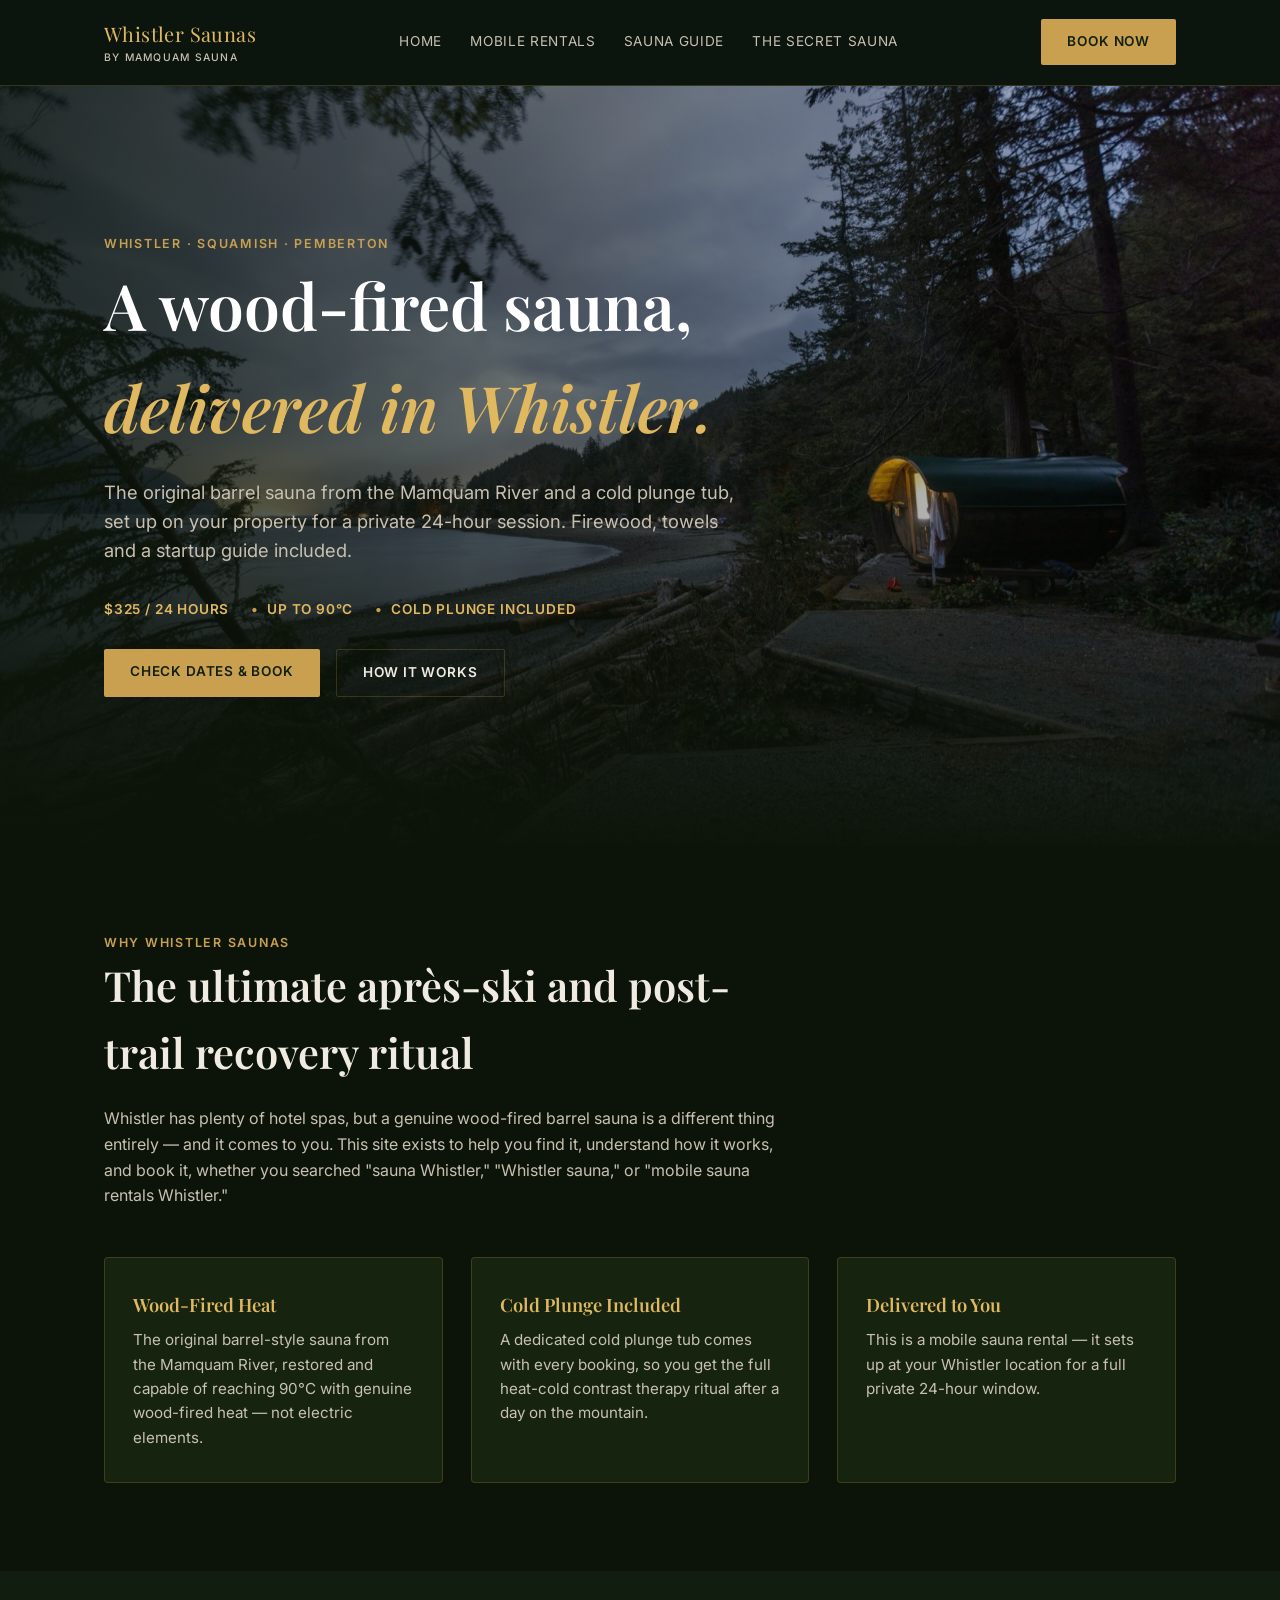
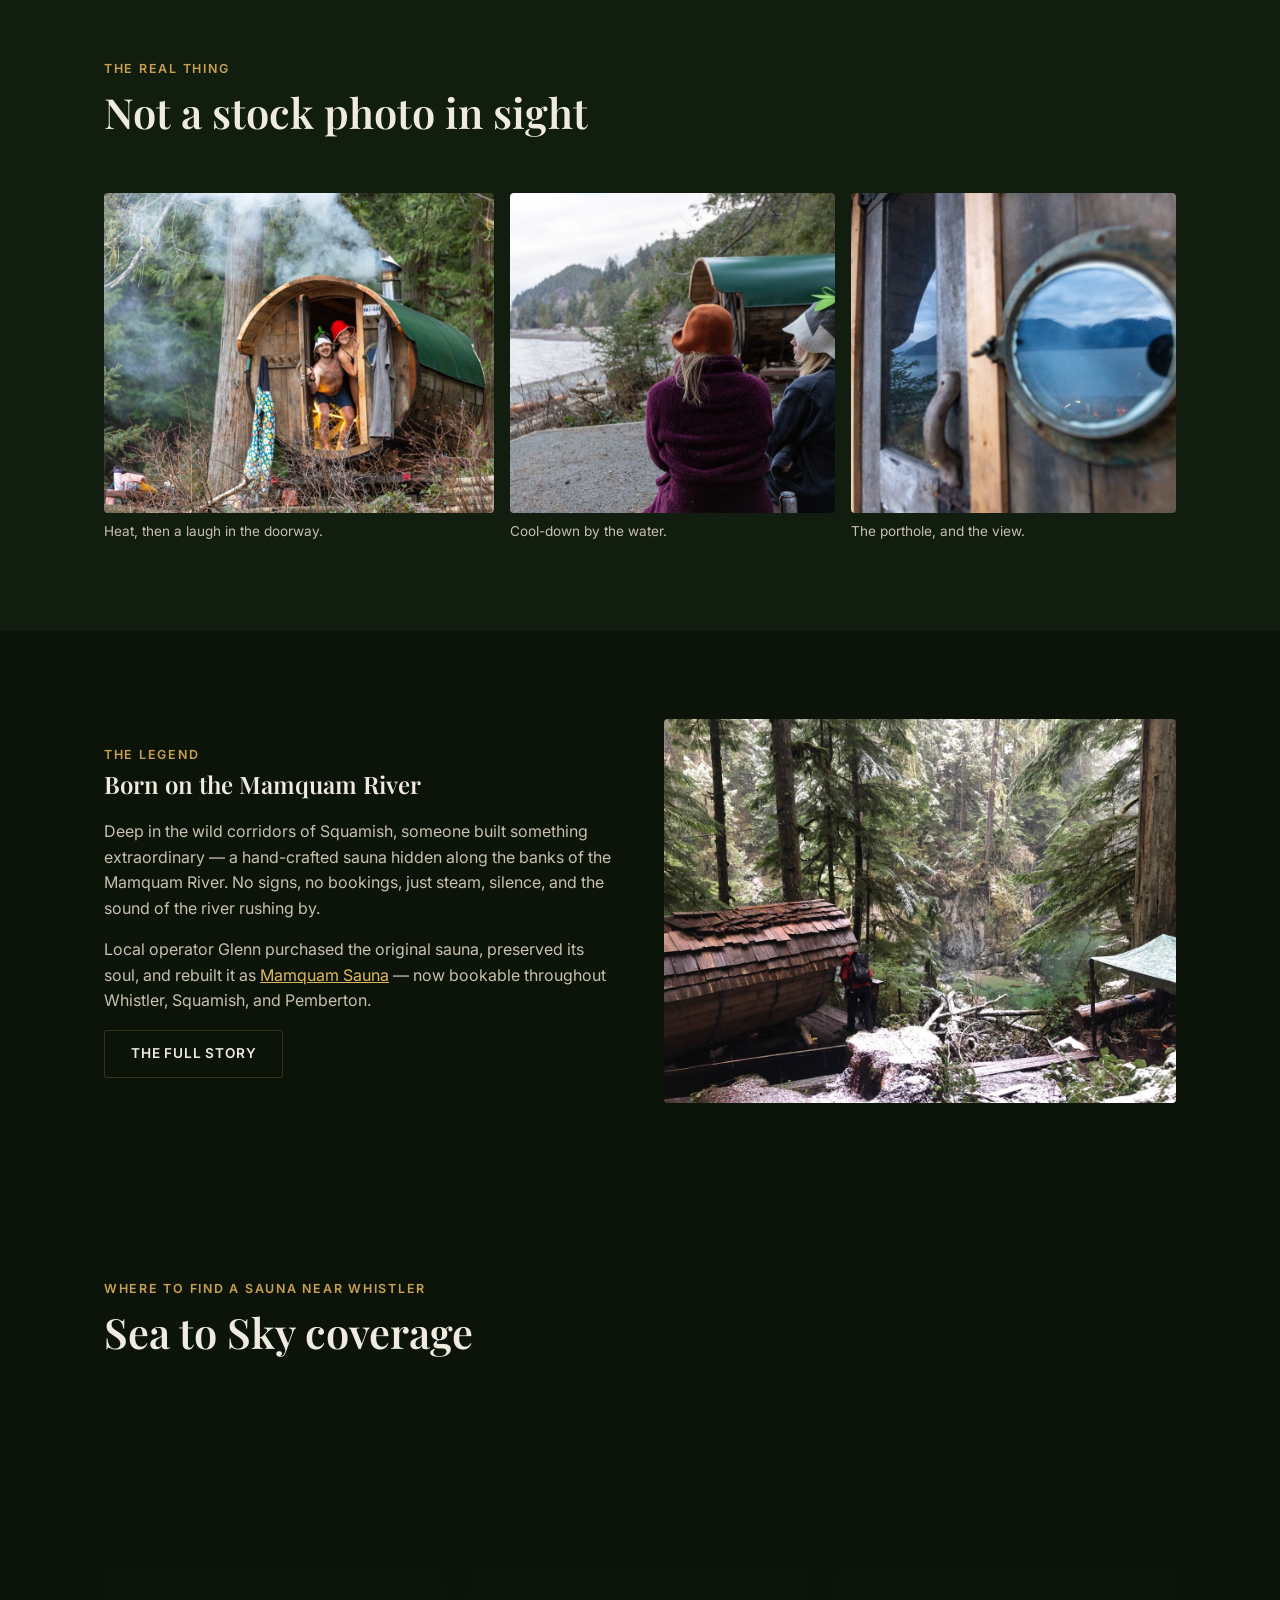
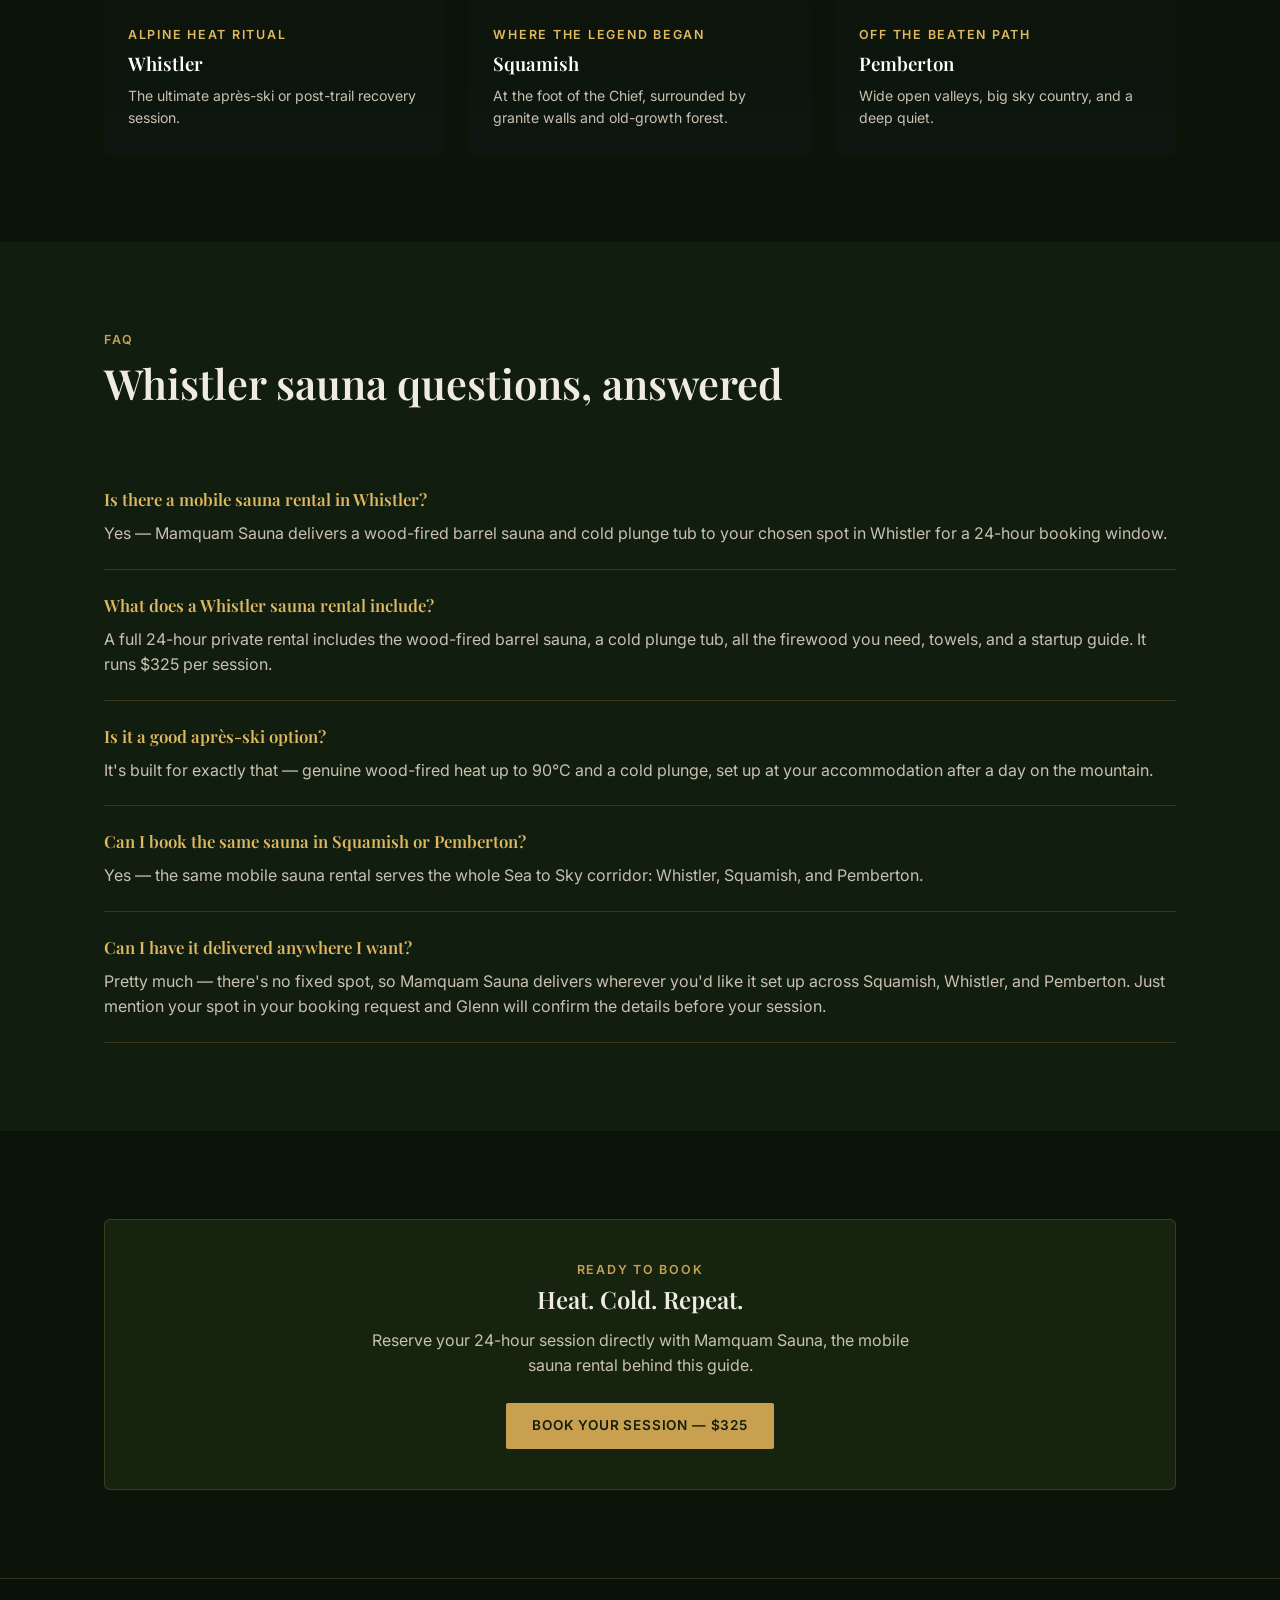
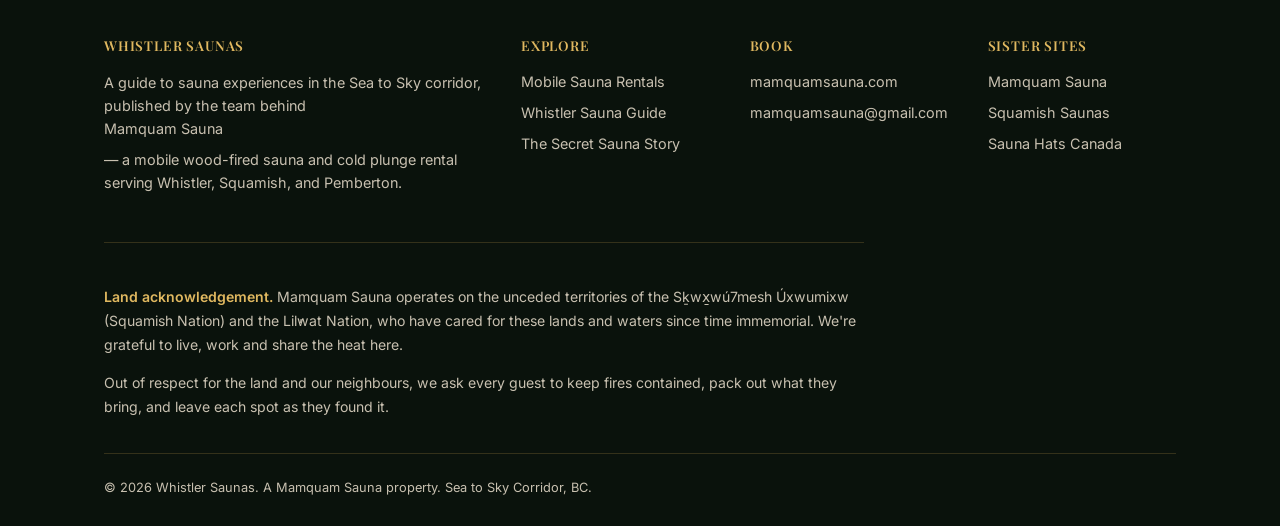
==== commit 1c69c710: "Delivery: anywhere in Squamish, Whistler and Pemberton (not just private property) Co-Authored-By: C" ====
--- a/index.html
+++ b/index.html
@@ -142,7 +142,7 @@
     </div>
     <div class="faq-item">
       <h3>Is there a mobile sauna rental in Whistler?</h3>
-      <p>Yes — Mamquam Sauna delivers a wood-fired barrel sauna and cold plunge tub to a private location in Whistler for a 24-hour booking window.</p>
+      <p>Yes — Mamquam Sauna delivers a wood-fired barrel sauna and cold plunge tub to your chosen spot in Whistler for a 24-hour booking window.</p>
     </div>
     <div class="faq-item">
       <h3>What does a Whistler sauna rental include?</h3>
@@ -158,7 +158,7 @@
     </div>
     <div class="faq-item">
       <h3>Can I have it delivered anywhere I want?</h3>
-      <p>No — there's no fixed spot Mamquam Sauna sets up at, and delivery can't happen on public property. The location has to be private property, and it's approved directly with the team before your session is confirmed. Reach out with where you'd like it set up and they'll let you know if it works.</p>
+      <p>Pretty much — there's no fixed spot, so Mamquam Sauna delivers wherever you'd like it set up across Squamish, Whistler, and Pemberton. Just mention your spot in your booking request and Glenn will confirm the details before your session.</p>
     </div>
   </div>
 </section>
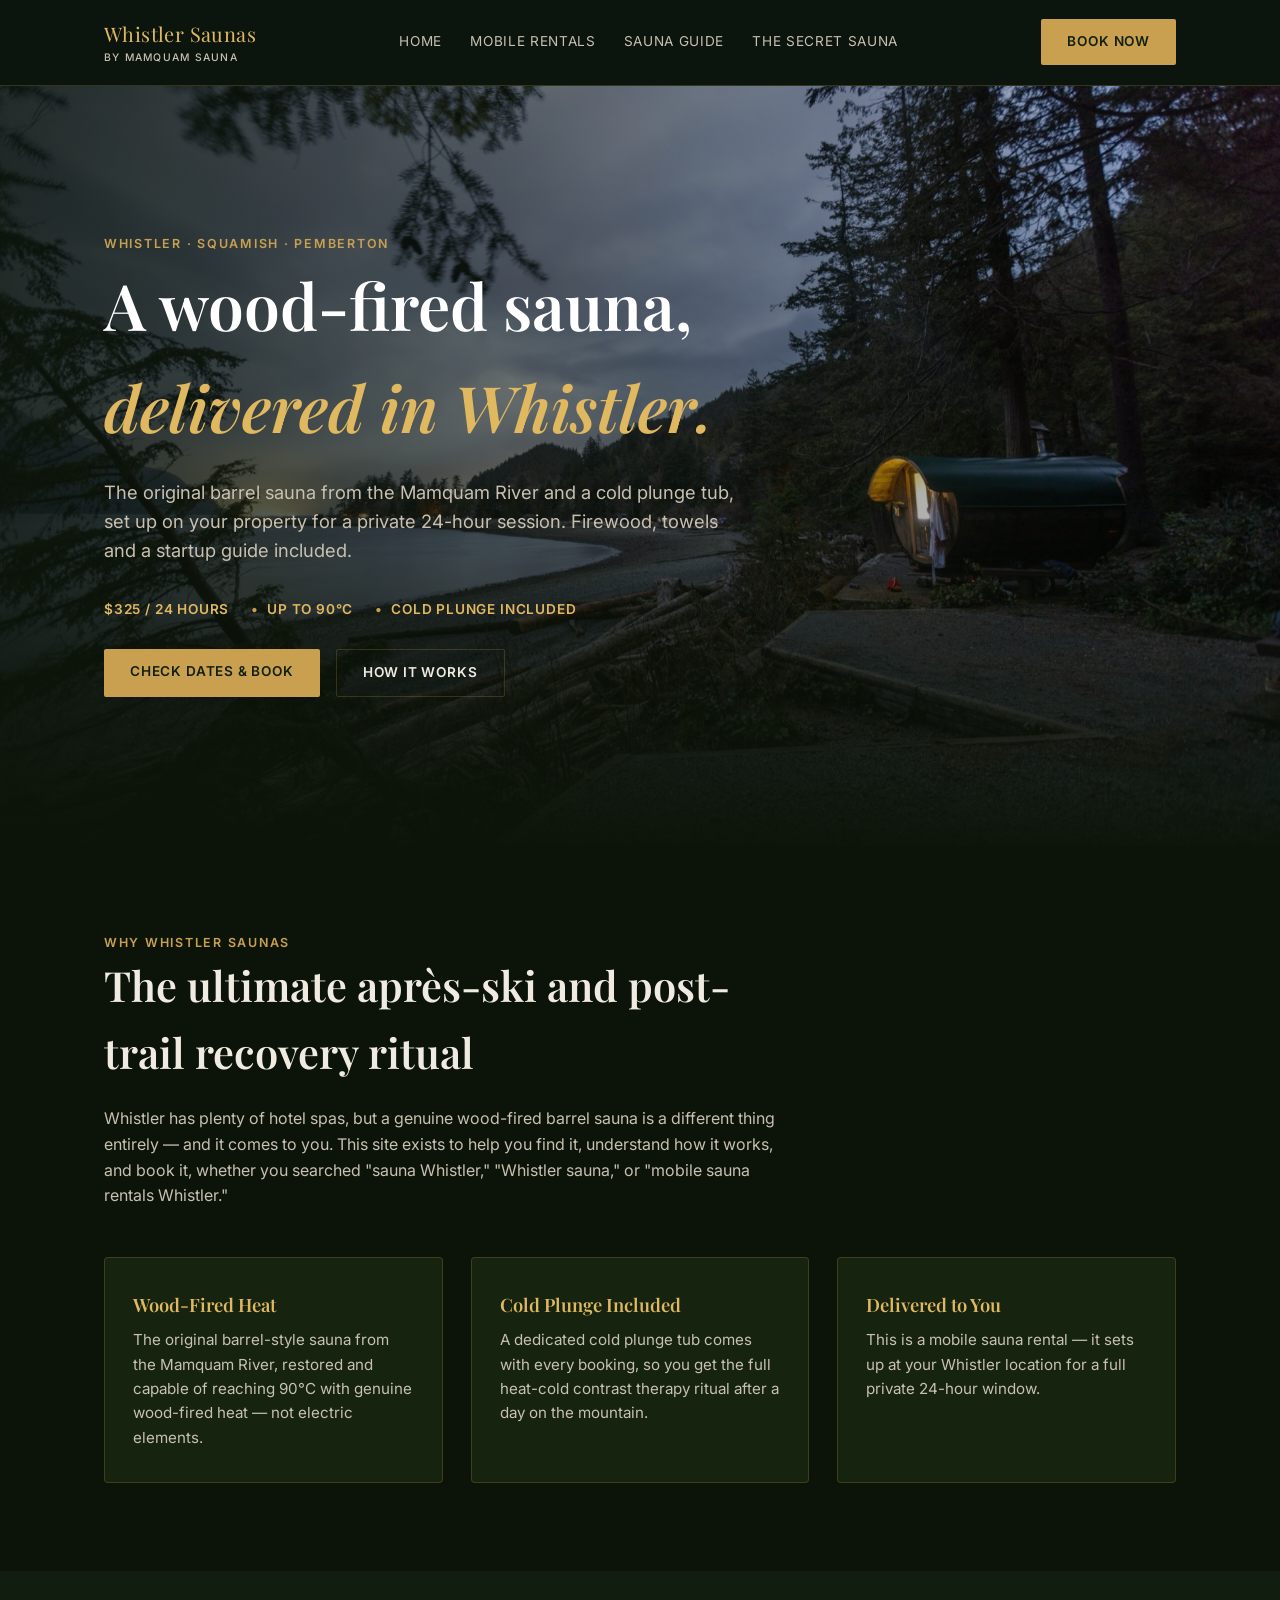
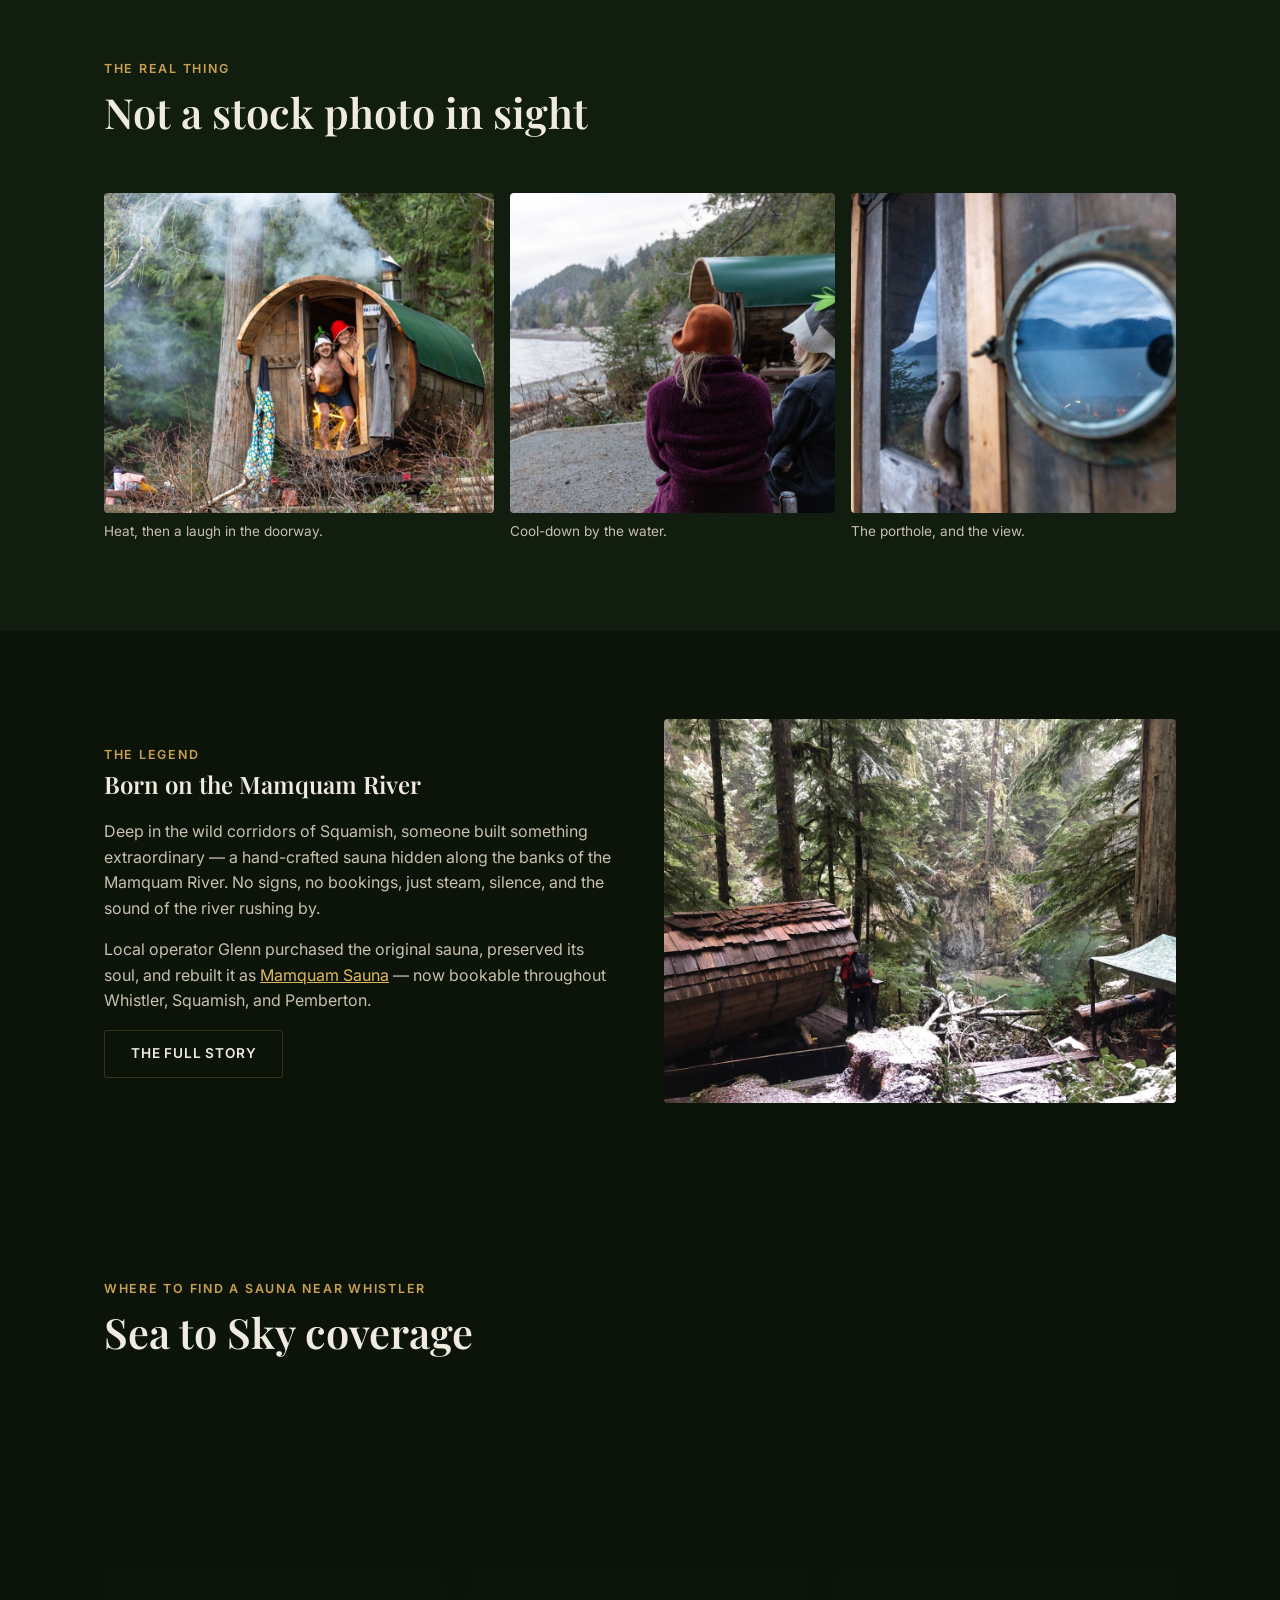
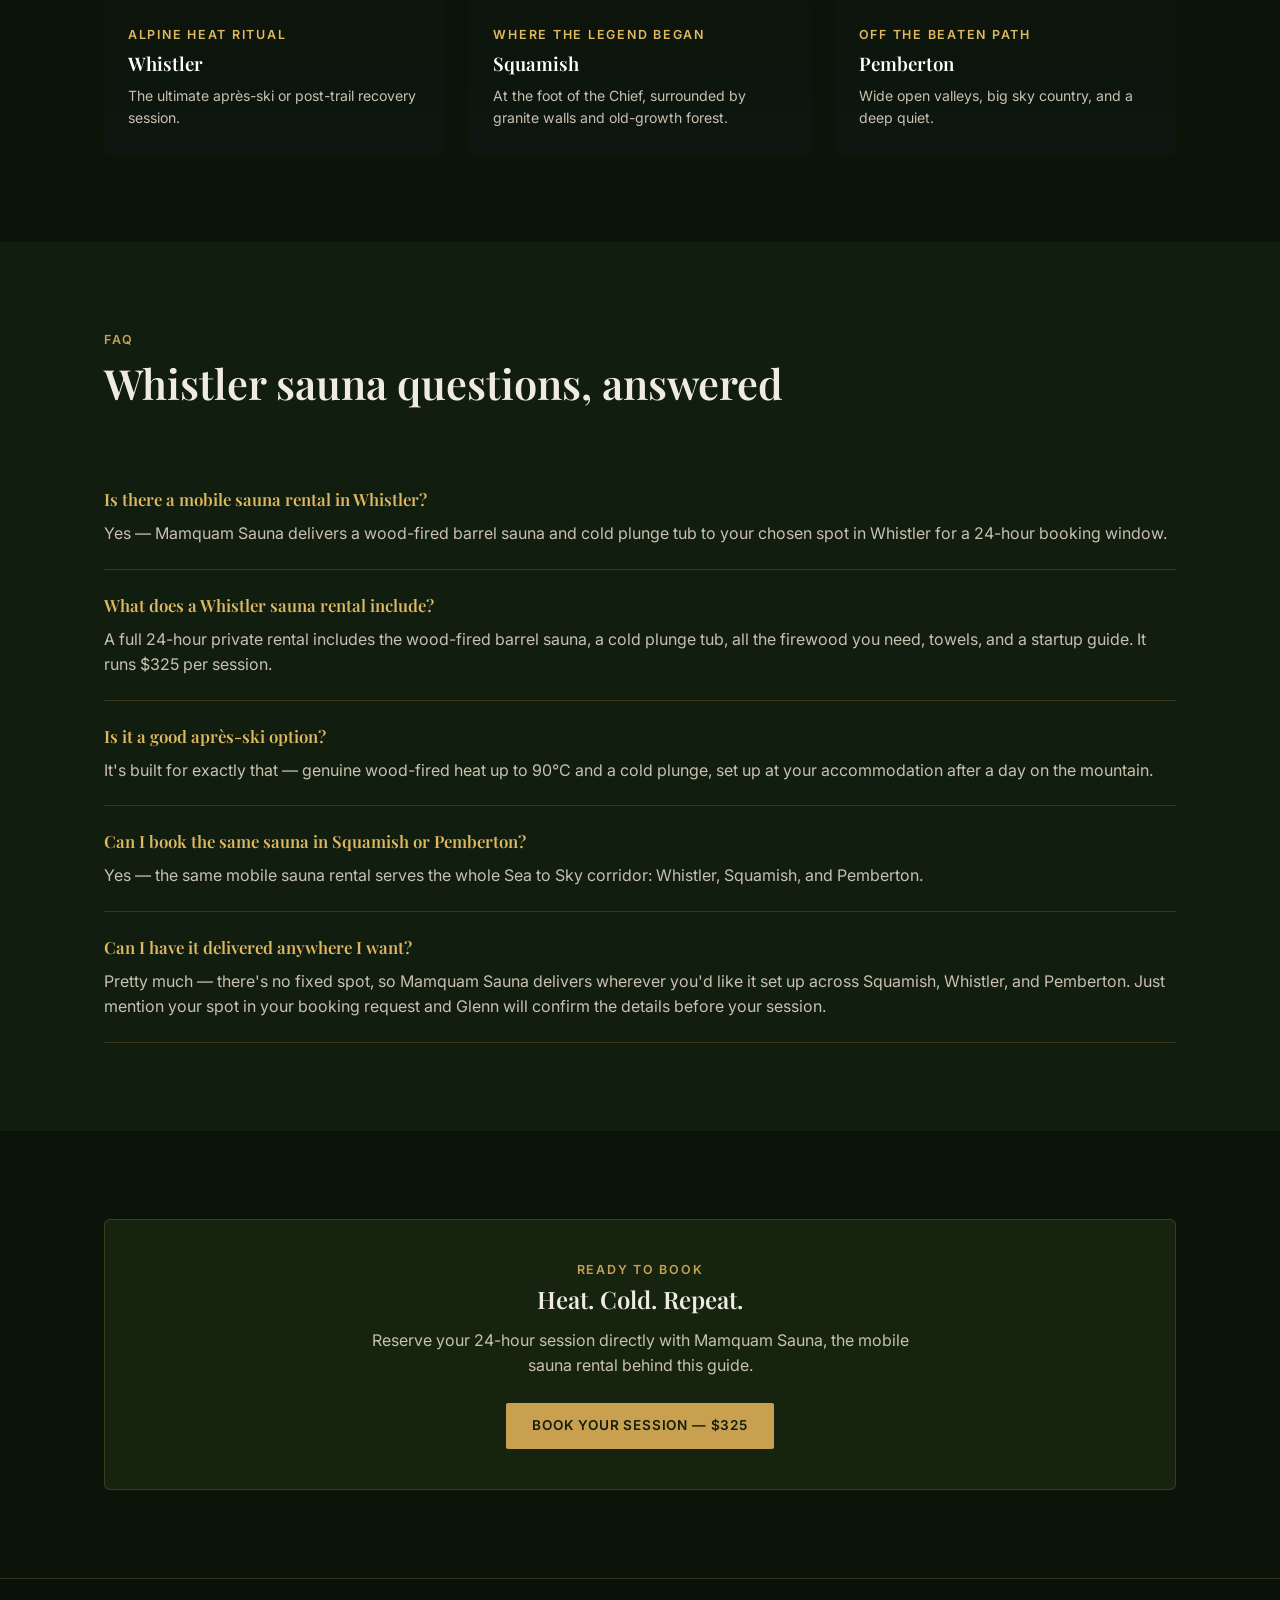
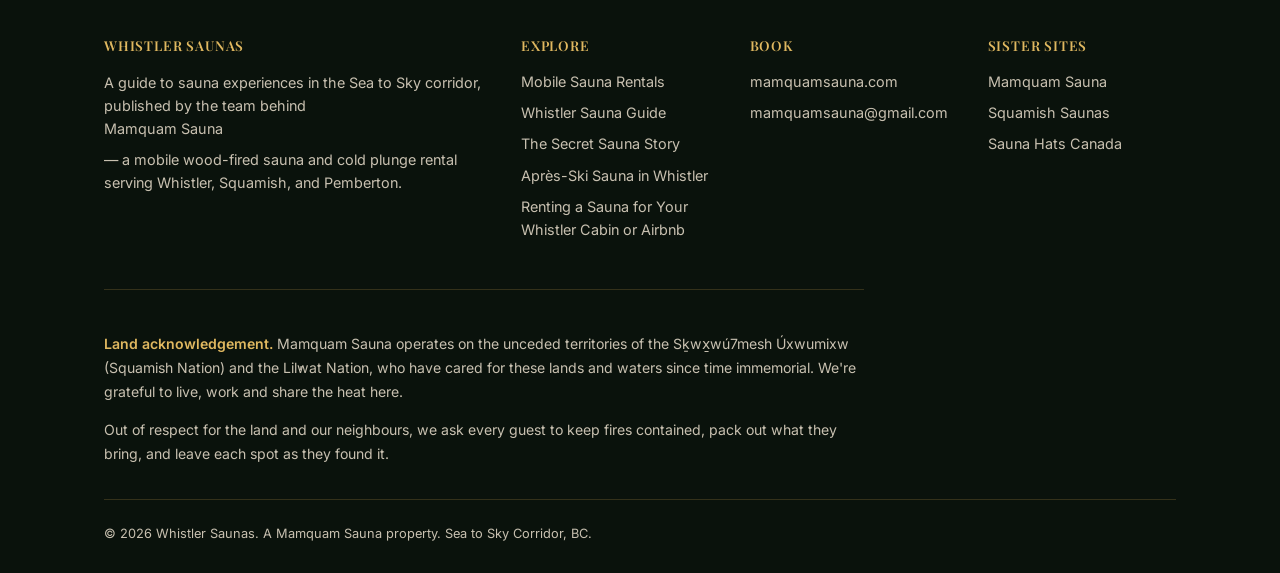
==== commit ff3e61a5: "Add 2 guide posts, link them in footer and sitemap Co-Authored-By: Claude Opus 5.5 <noreply@anthropi" ====
--- a/index.html
+++ b/index.html
@@ -186,6 +186,8 @@
         <a href="mobile-sauna-rentals-whistler.html">Mobile Sauna Rentals</a>
         <a href="whistler-saunas-guide.html">Whistler Sauna Guide</a>
         <a href="mamquam-sauna.html">The Secret Sauna Story</a>
+        <a href="apres-ski-sauna-whistler.html">Après-Ski Sauna in Whistler</a>
+        <a href="sauna-rental-whistler-cabin-airbnb.html">Renting a Sauna for Your Whistler Cabin or Airbnb</a>
       </div>
       <div>
         <h4>Book</h4>
@@ -212,5 +214,6 @@
 <script src="https://rentedlocal.com/rented-local-widget.js" data-embed-key="mamquamsauna-f3160d" data-embed-auto="false" defer></script>
 <script src="https://sauna-chat.thefulltimehobby.workers.dev/widget.js" defer></script>
 <script src="site.js" defer></script>
+<!-- Cloudflare Web Analytics --><script defer src='https://static.cloudflareinsights.com/beacon.min.js' data-cf-beacon='{"token": "db06bb6c905c46f0a8a3f0b2accabcf7"}'></script><!-- End Cloudflare Web Analytics -->
 </body>
 </html>
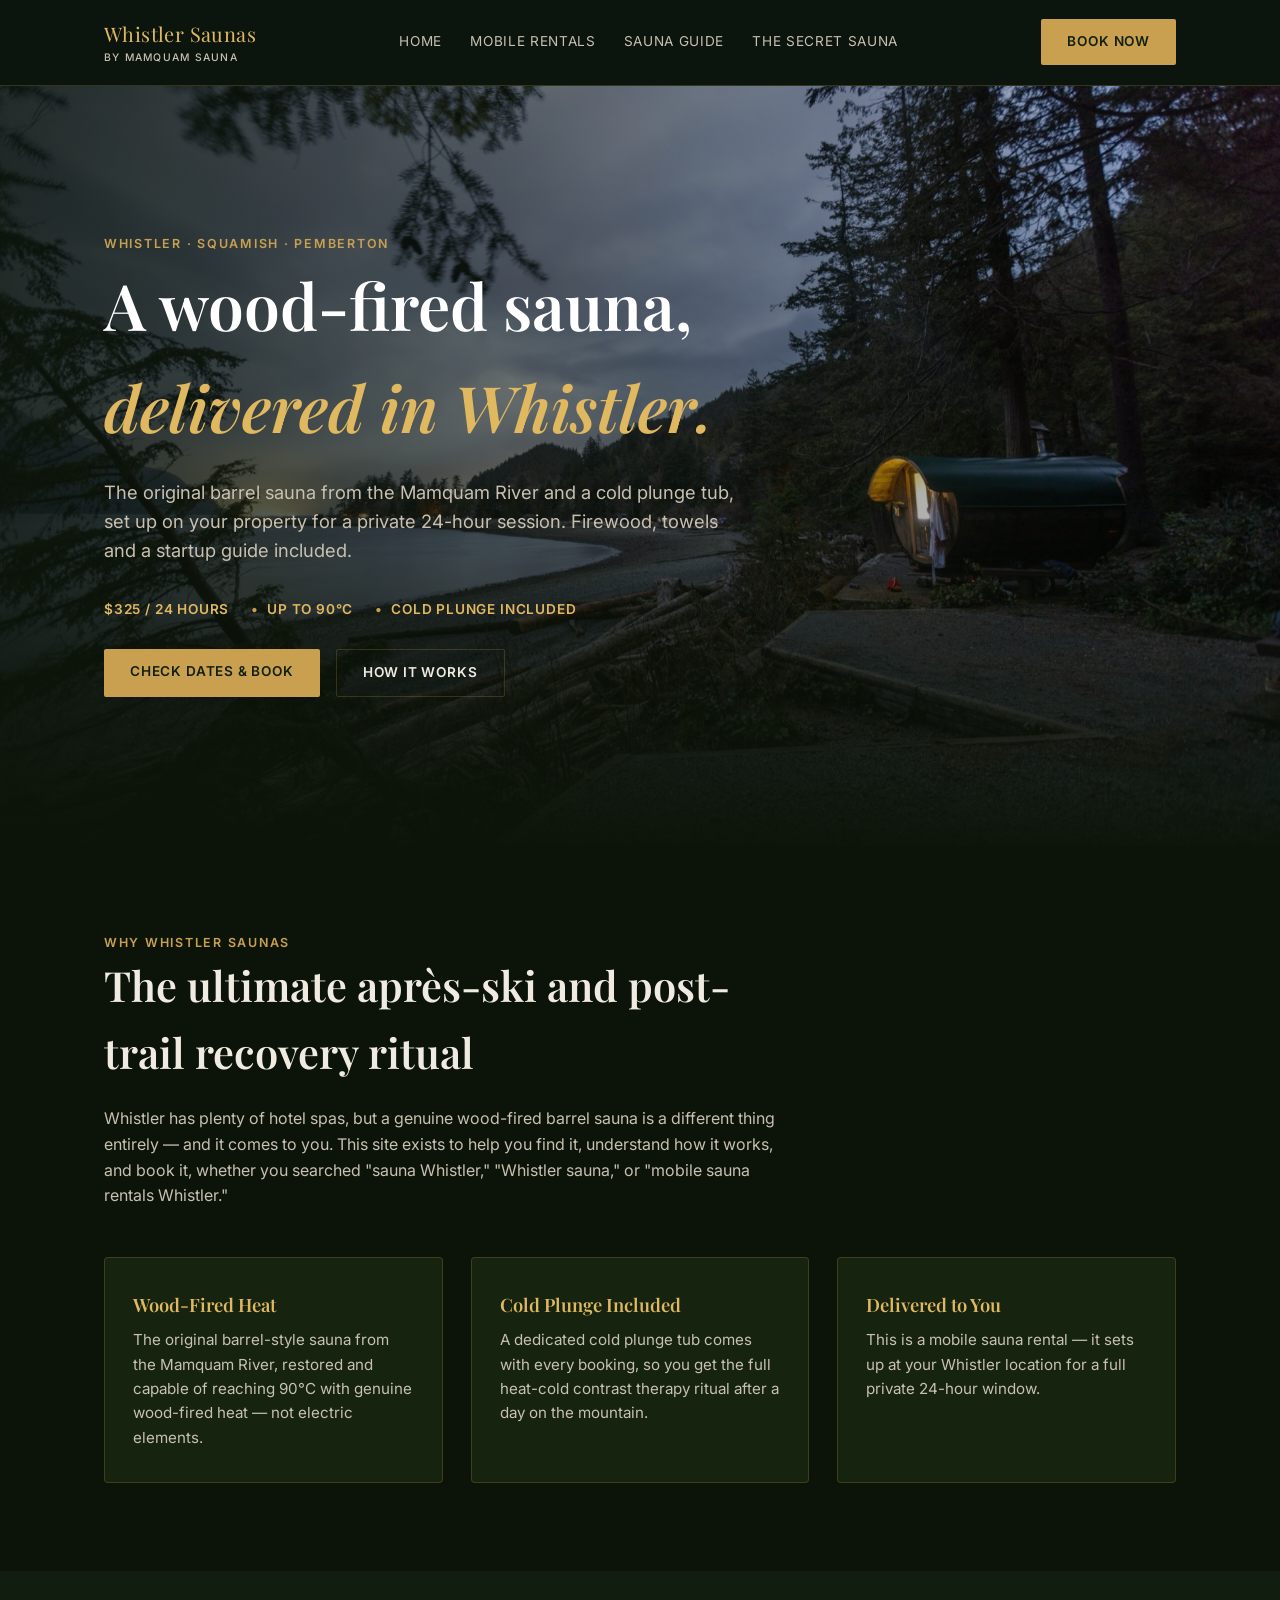
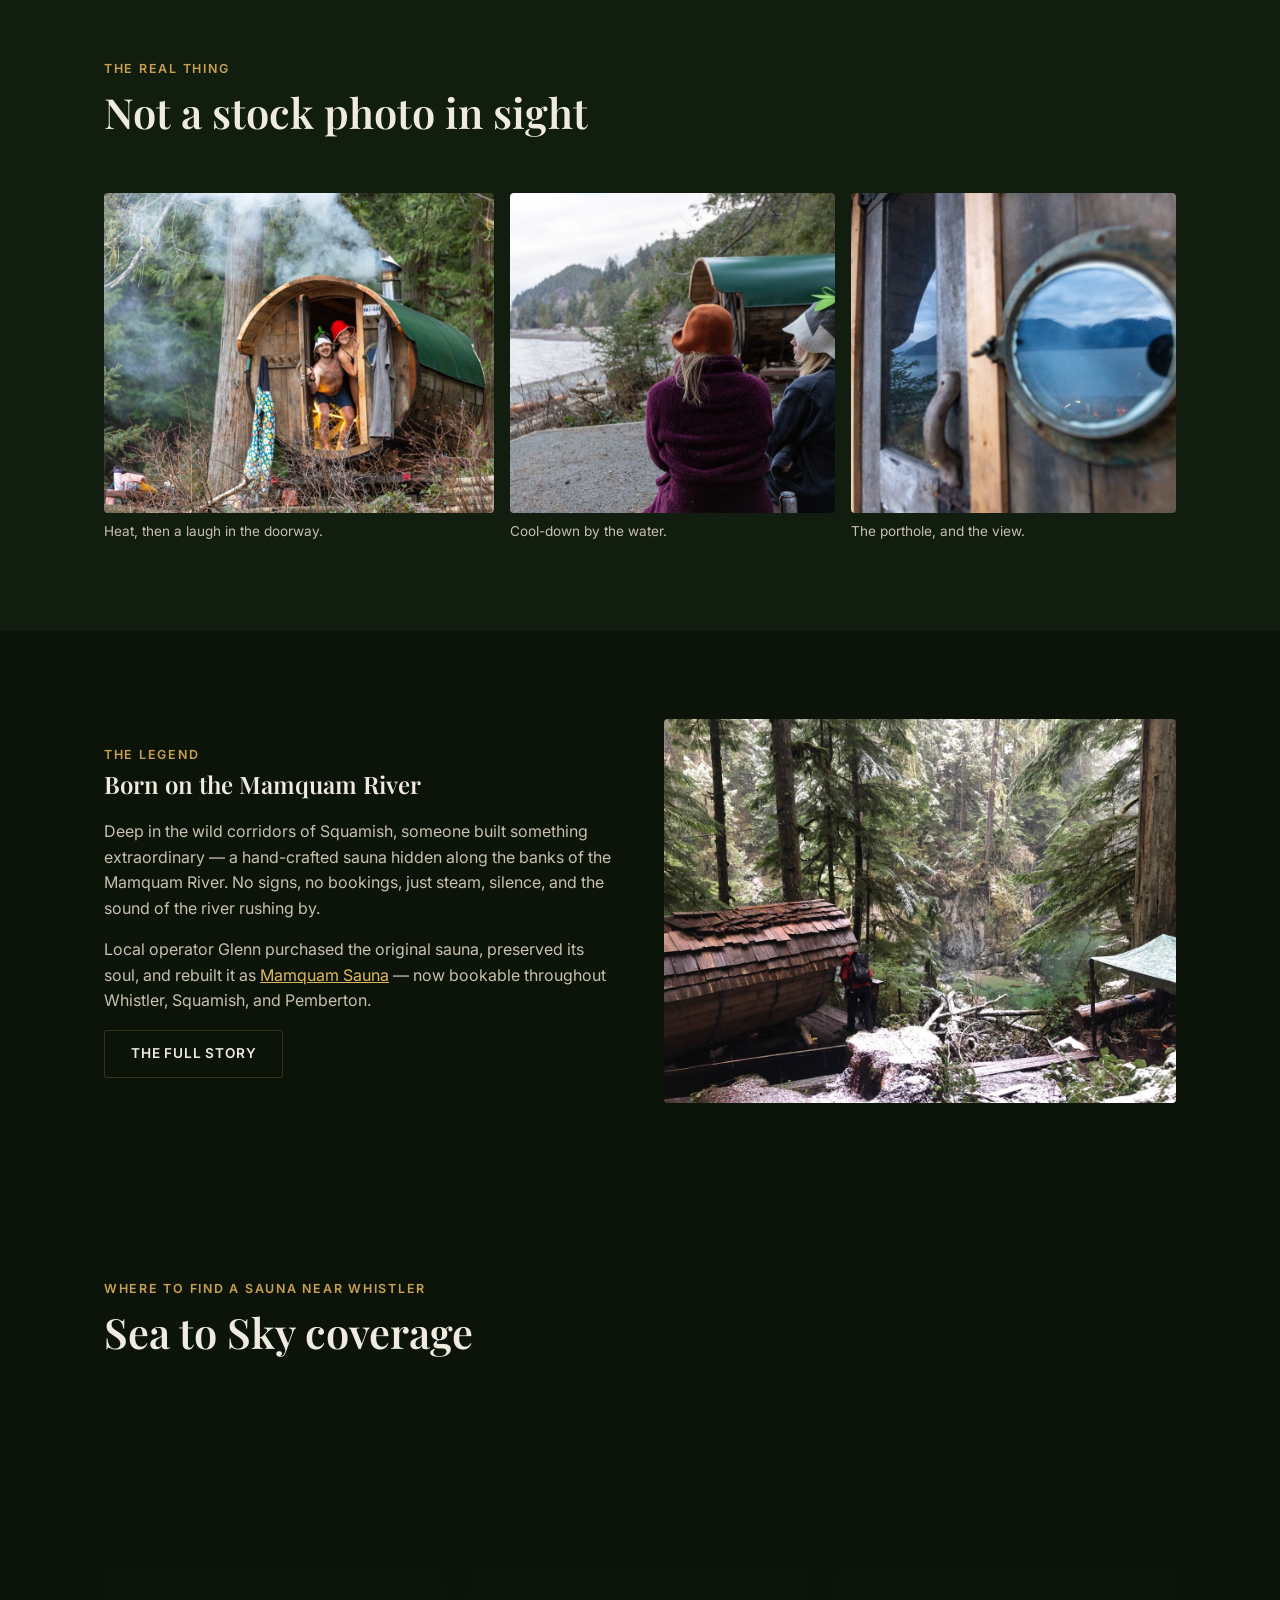
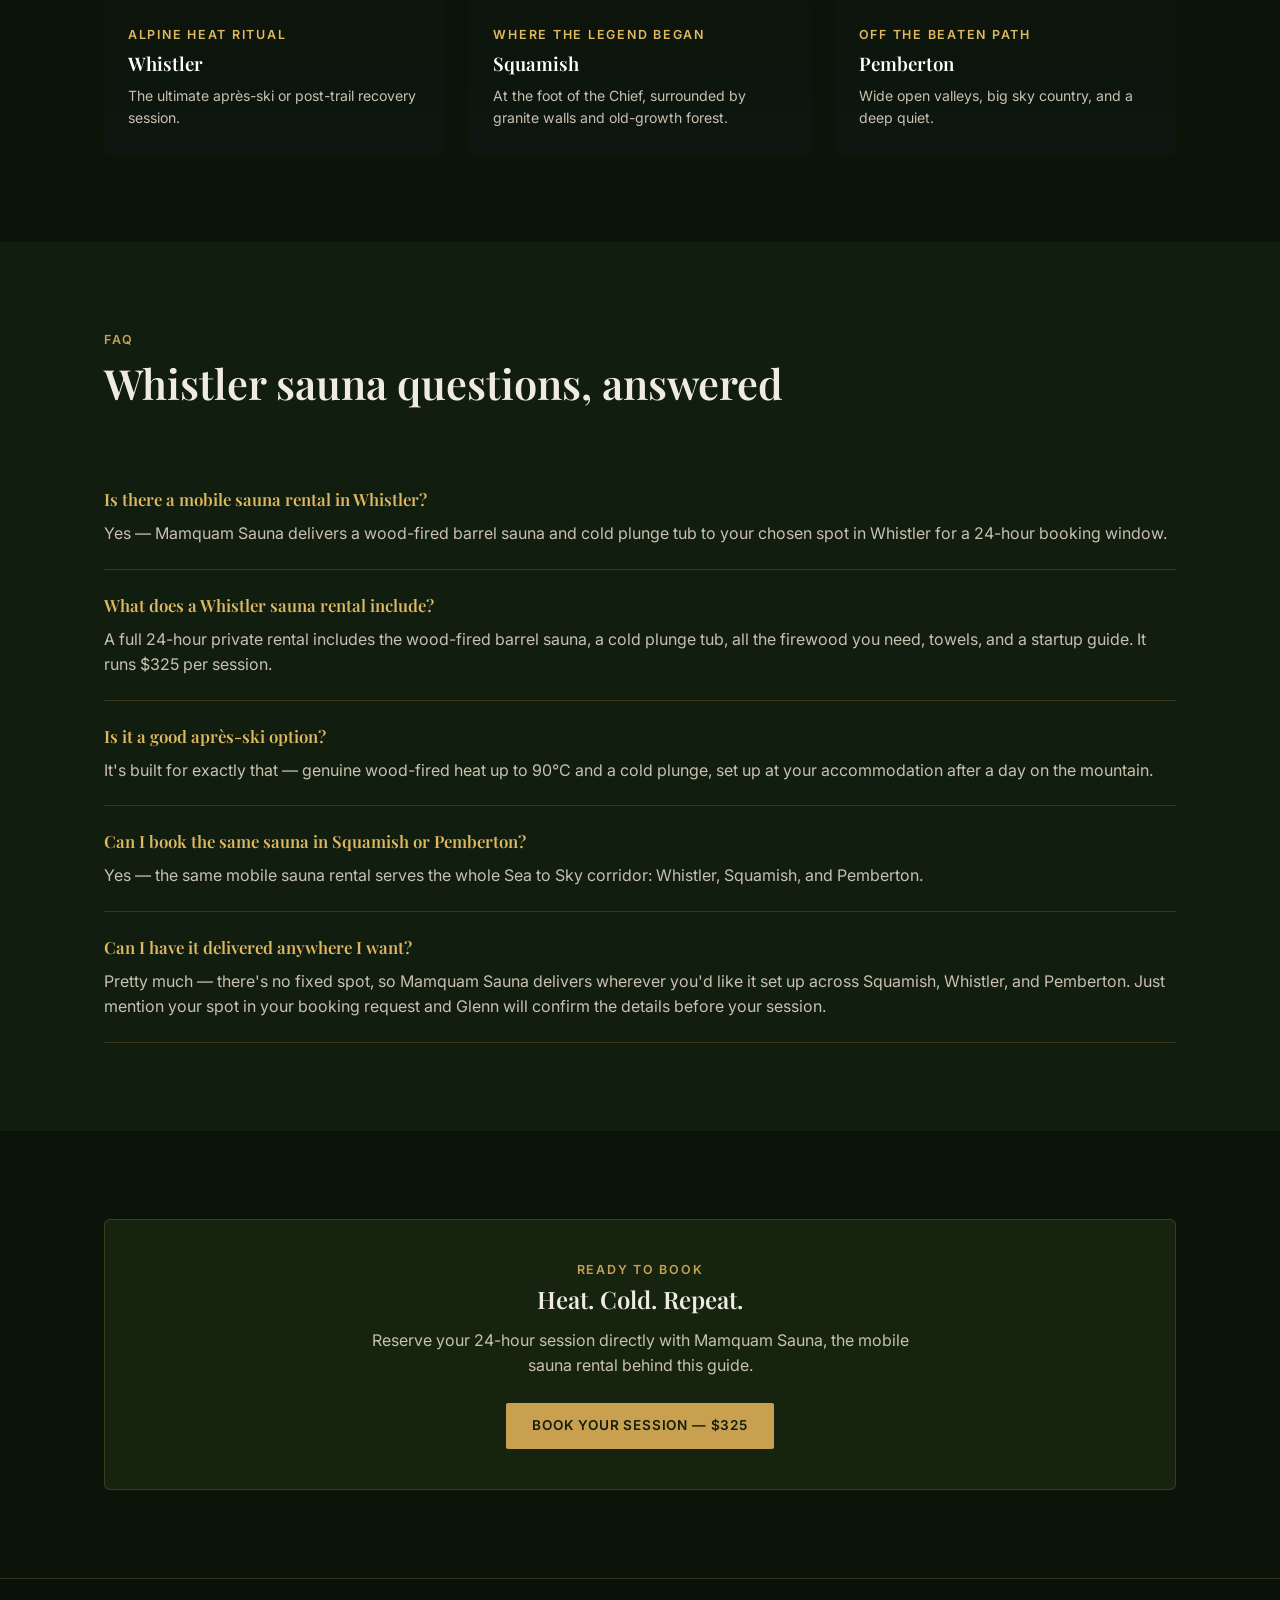
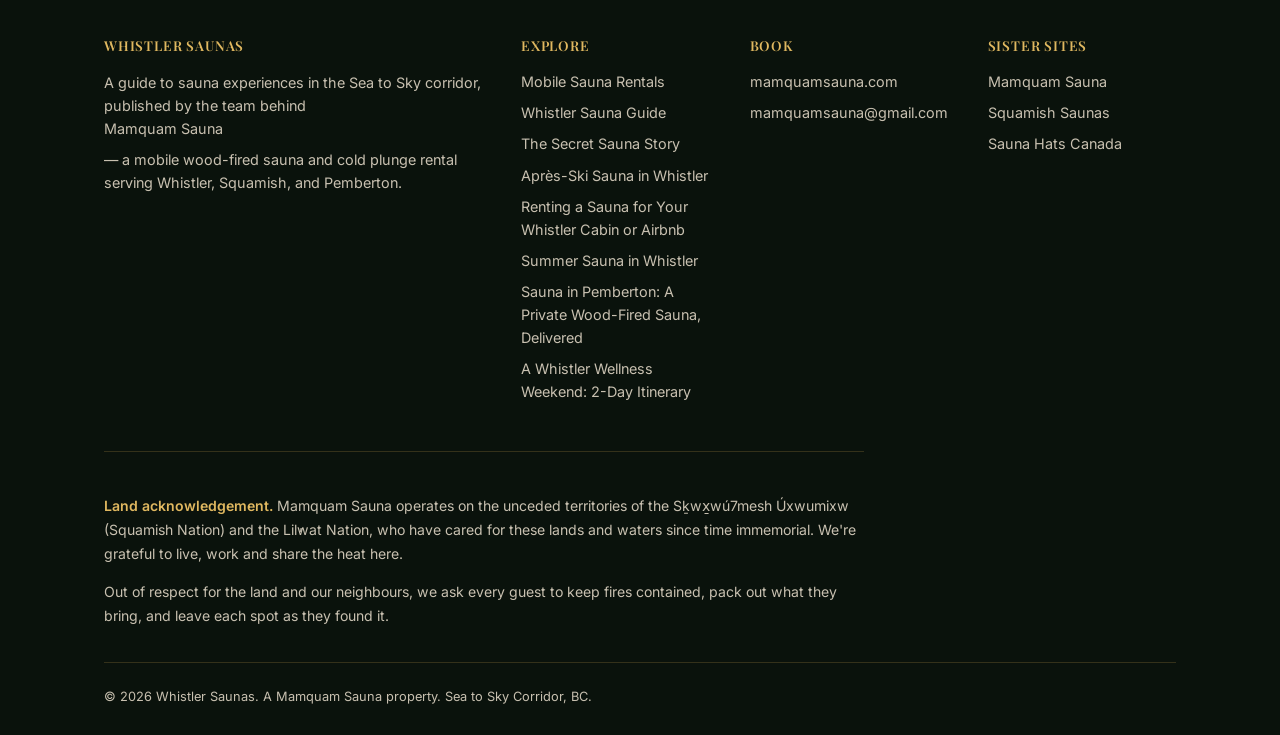
==== commit b369d14b: "Add guides: summer sauna in Whistler, Pemberton sauna rental, Whistler wellness weekend Co-Authored-" ====
--- a/index.html
+++ b/index.html
@@ -188,6 +188,9 @@
         <a href="mamquam-sauna.html">The Secret Sauna Story</a>
         <a href="apres-ski-sauna-whistler.html">Après-Ski Sauna in Whistler</a>
         <a href="sauna-rental-whistler-cabin-airbnb.html">Renting a Sauna for Your Whistler Cabin or Airbnb</a>
+        <a href="summer-sauna-whistler.html">Summer Sauna in Whistler</a>
+        <a href="pemberton-sauna-rental.html">Sauna in Pemberton: A Private Wood-Fired Sauna, Delivered</a>
+        <a href="whistler-wellness-weekend.html">A Whistler Wellness Weekend: 2-Day Itinerary</a>
       </div>
       <div>
         <h4>Book</h4>
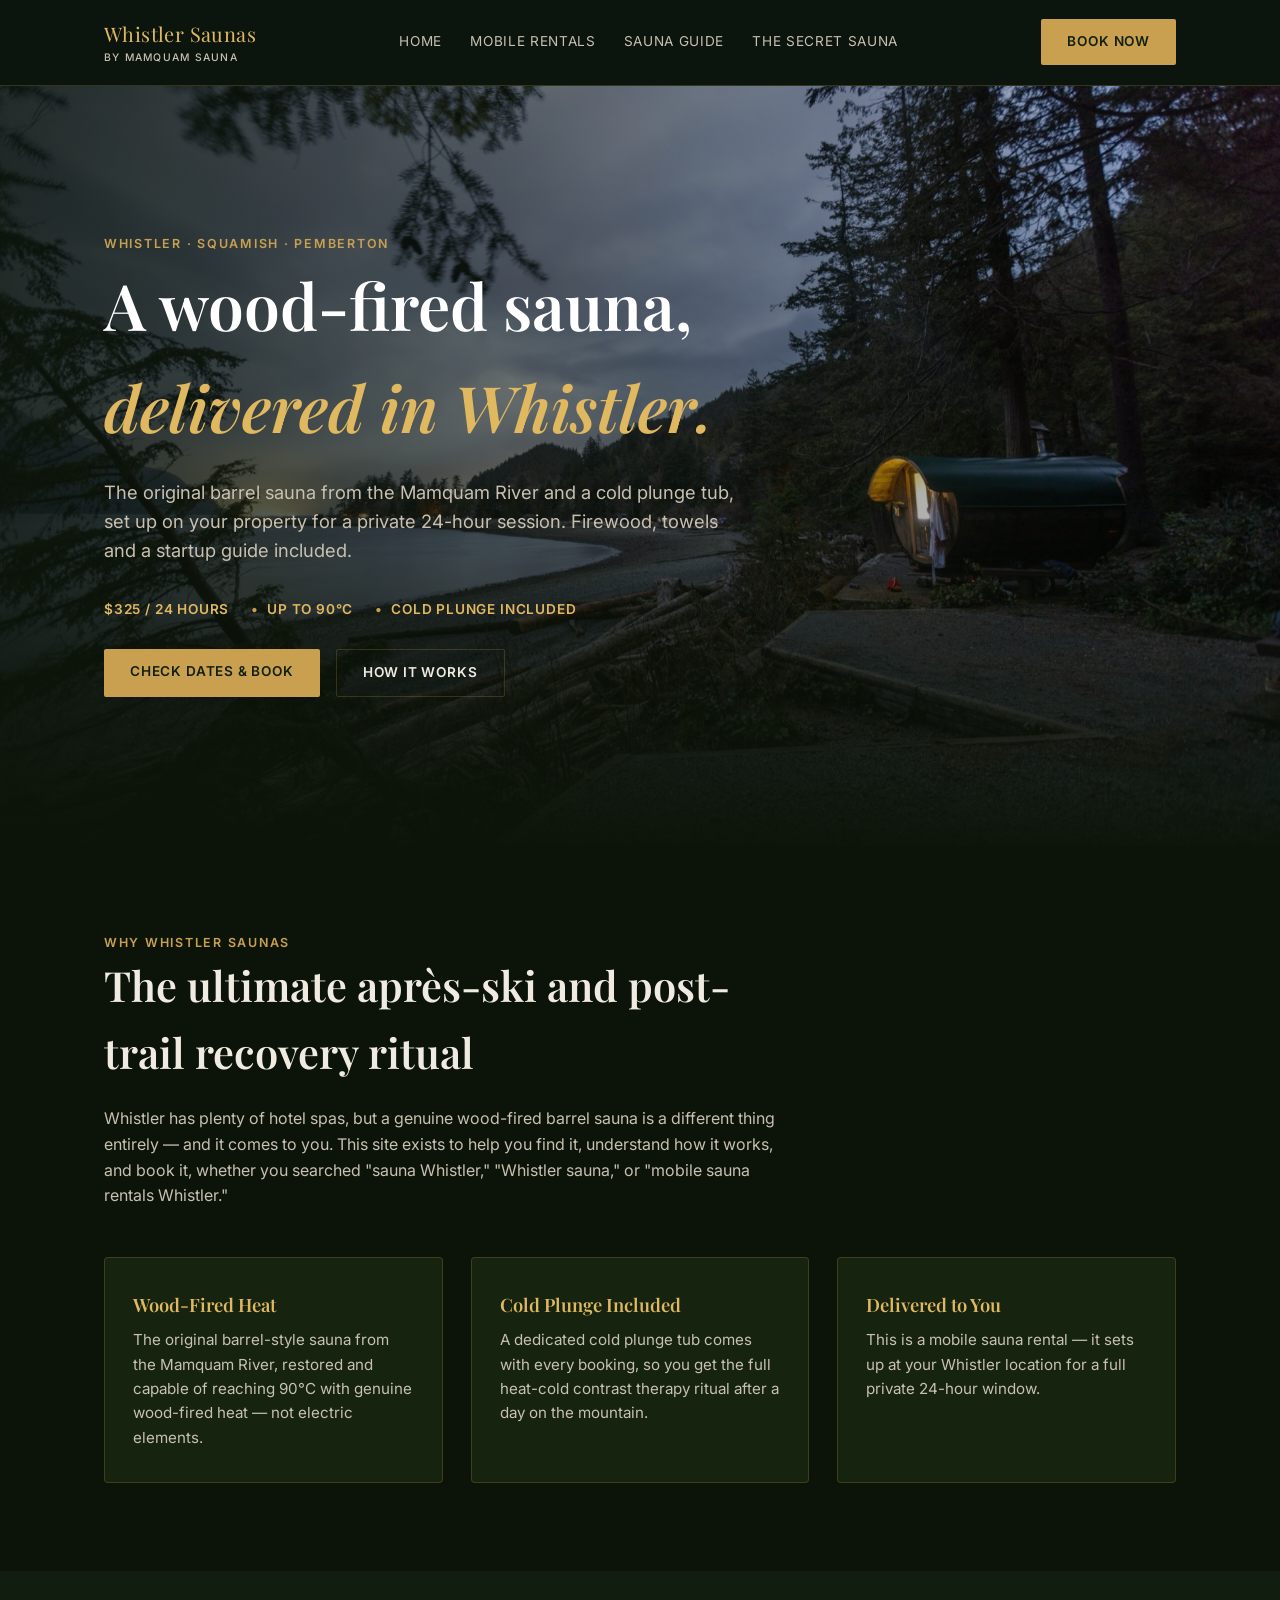
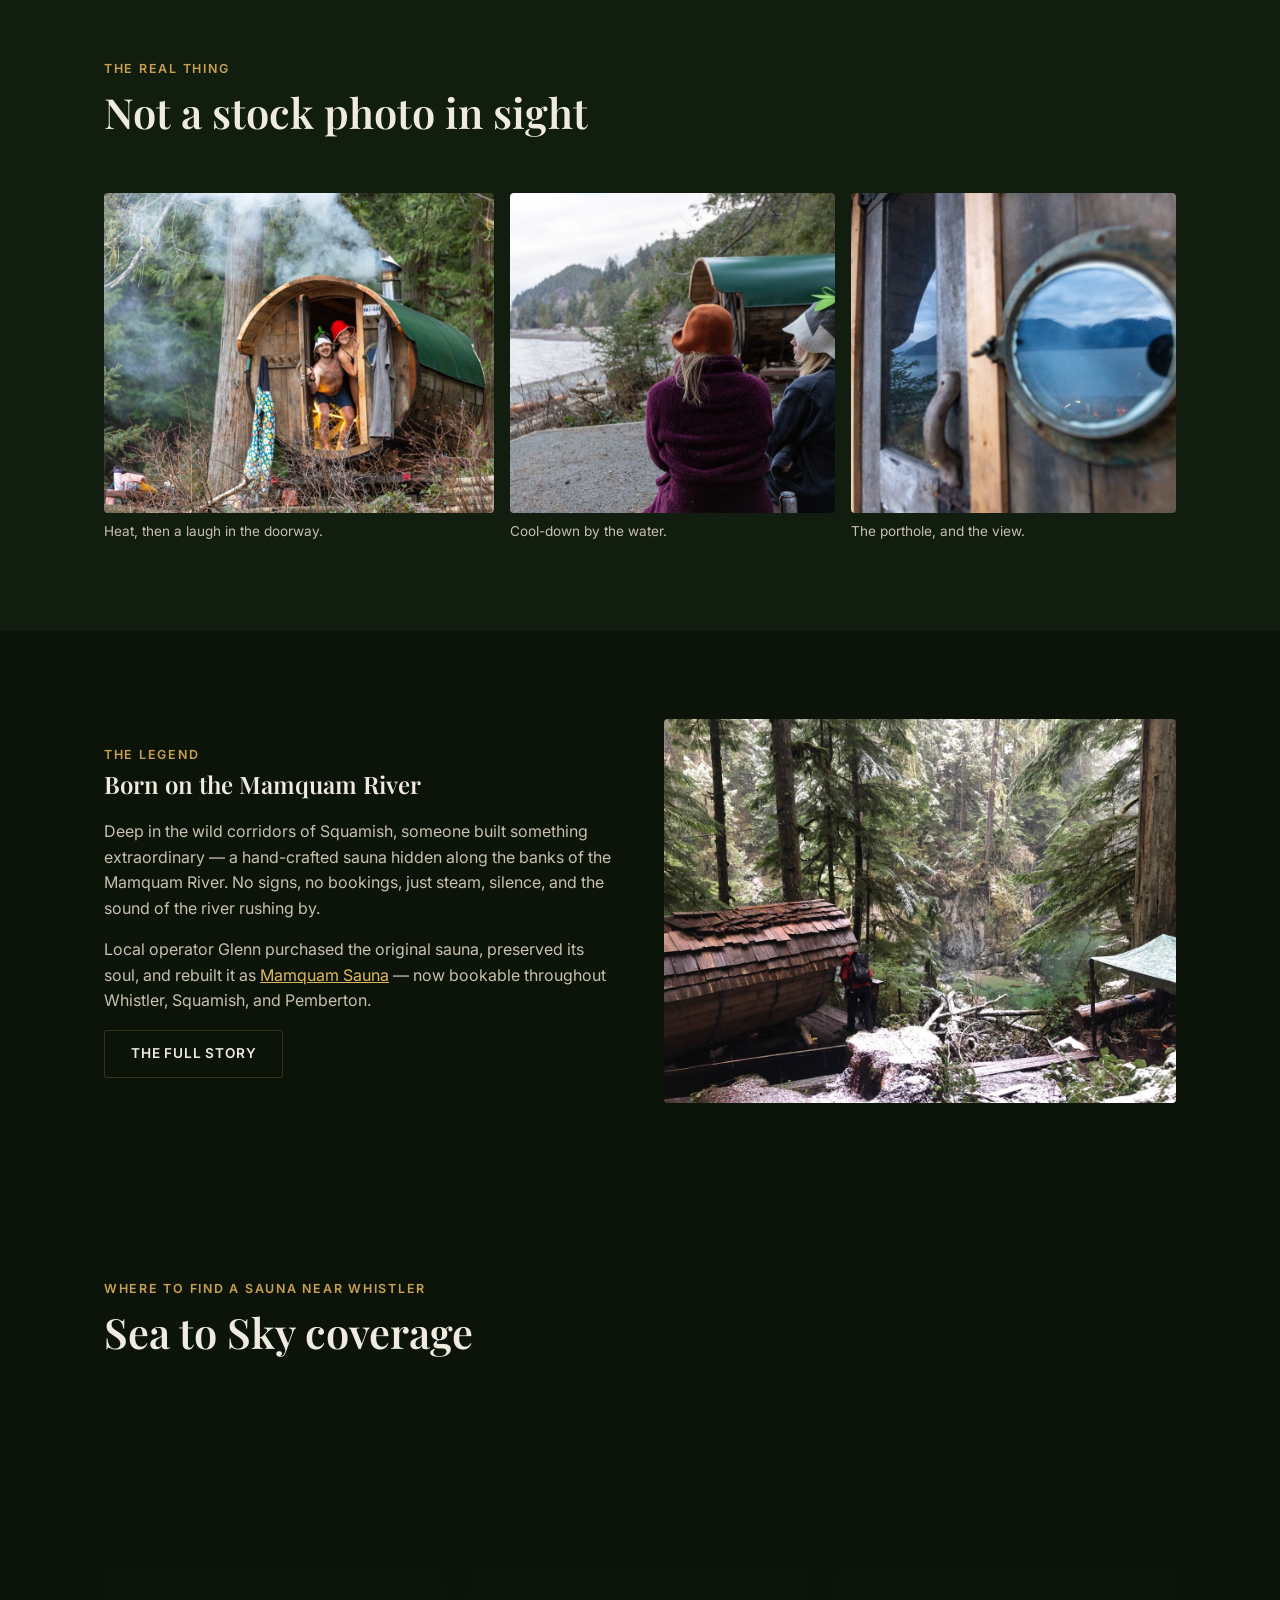
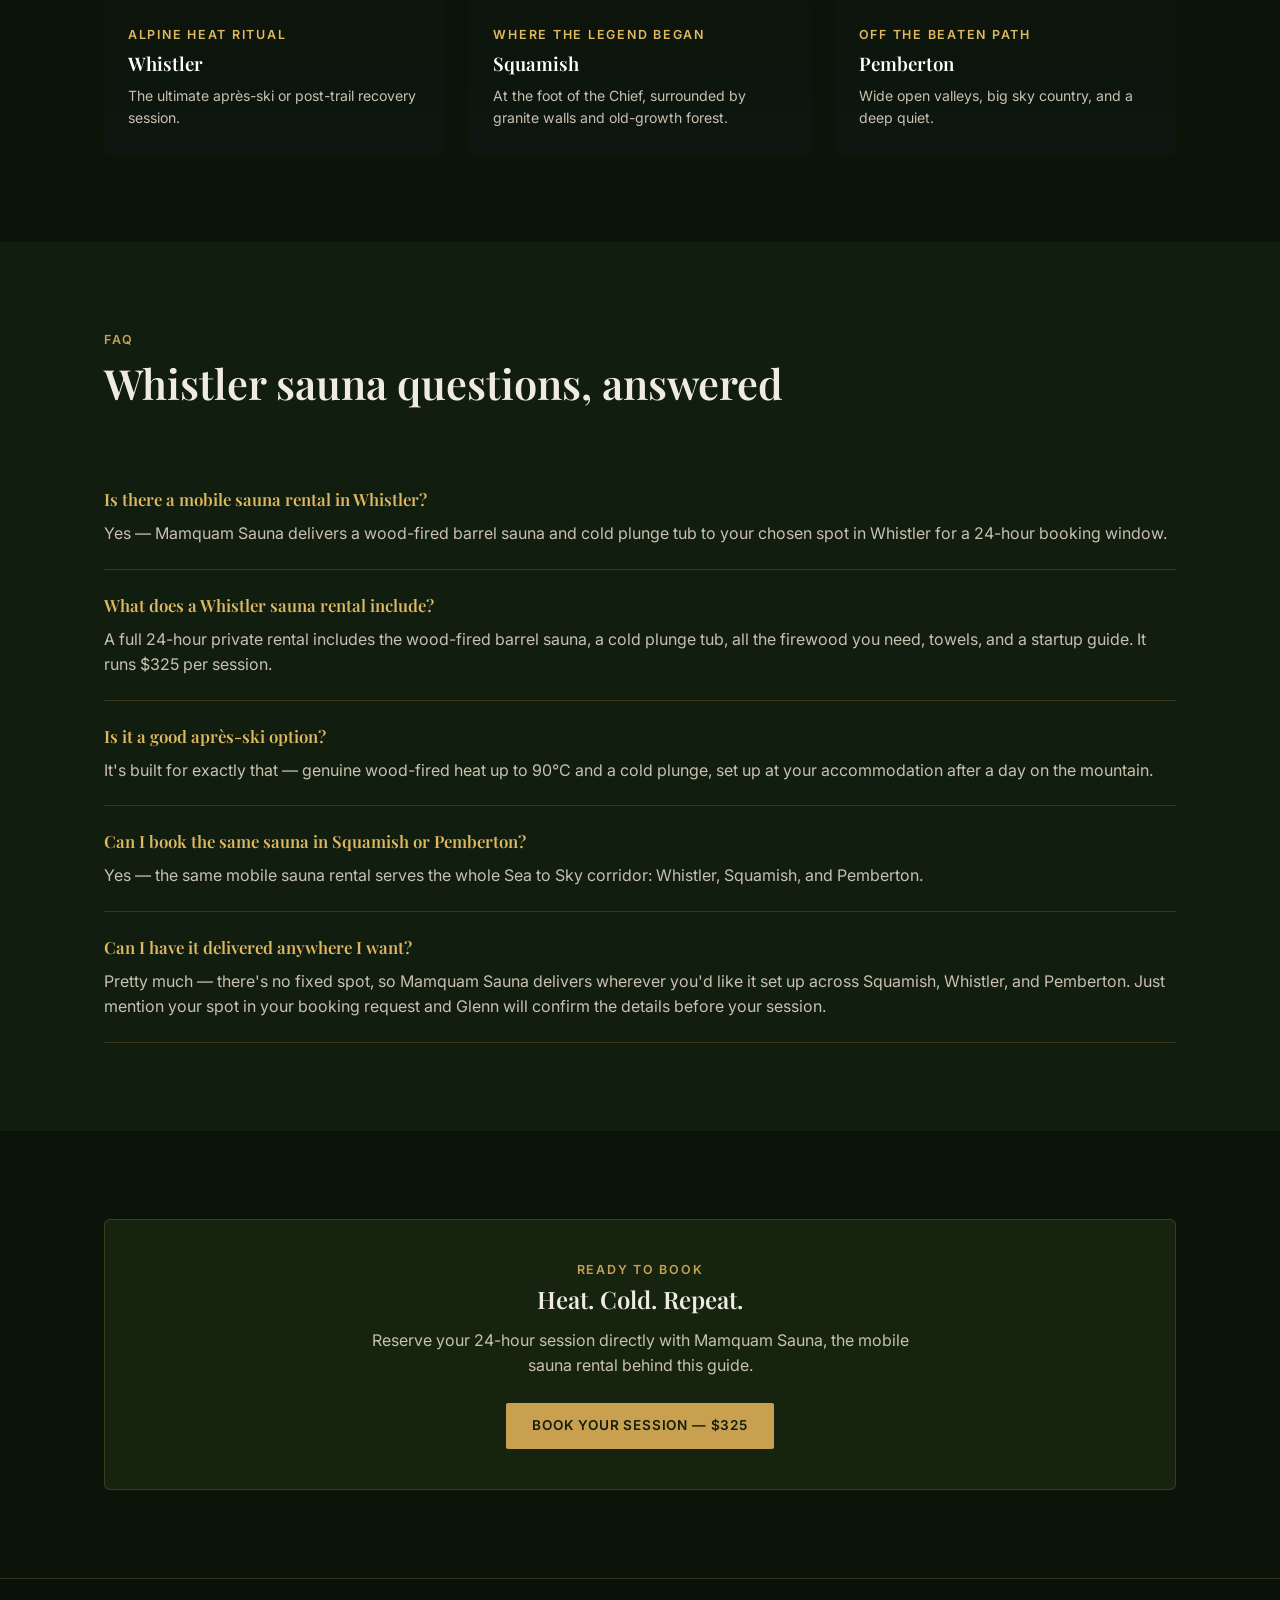
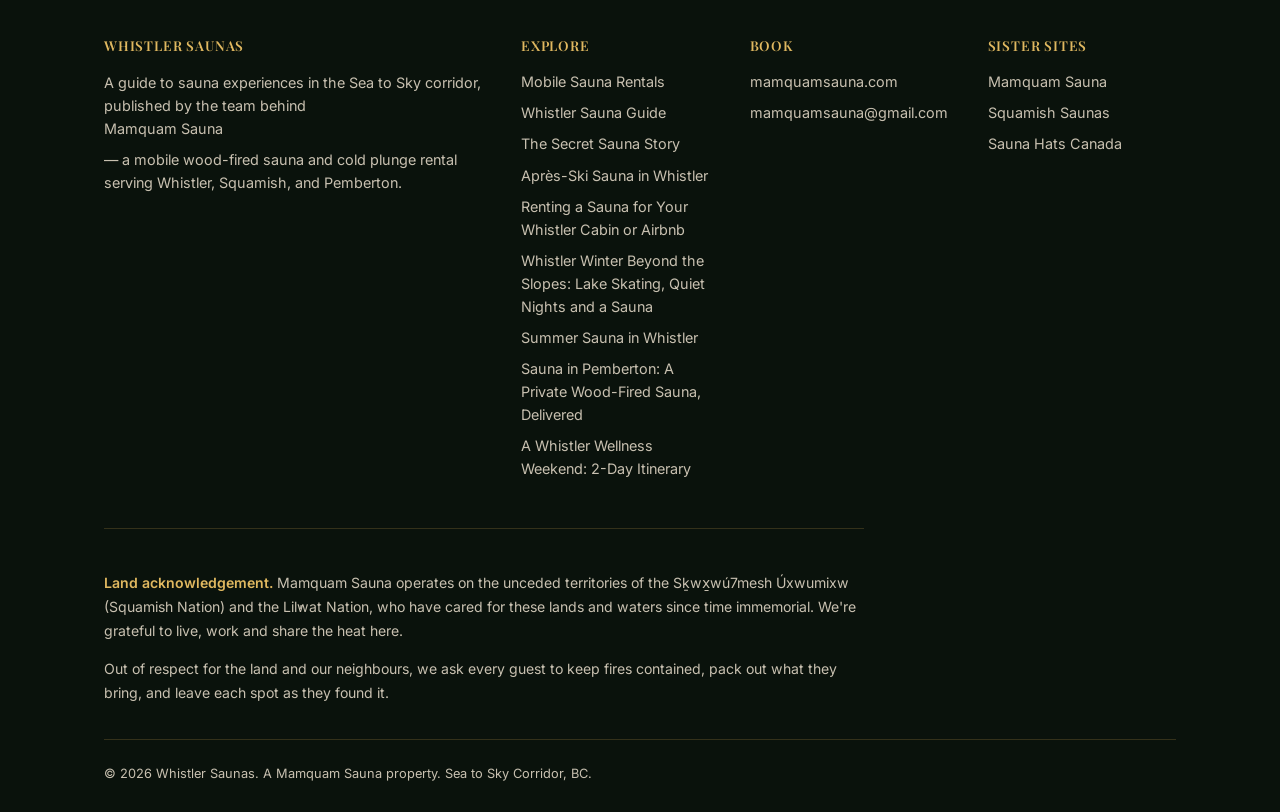
==== commit f1527a19: "Add new blog posts with photography Co-Authored-By: Claude Sonnet 5.5 <noreply@anthropic.com>" ====
--- a/index.html
+++ b/index.html
@@ -188,6 +188,7 @@
         <a href="mamquam-sauna.html">The Secret Sauna Story</a>
         <a href="apres-ski-sauna-whistler.html">Après-Ski Sauna in Whistler</a>
         <a href="sauna-rental-whistler-cabin-airbnb.html">Renting a Sauna for Your Whistler Cabin or Airbnb</a>
+        <a href="whistler-winter-beyond-the-slopes-sauna.html">Whistler Winter Beyond the Slopes: Lake Skating, Quiet Nights and a Sauna</a>
         <a href="summer-sauna-whistler.html">Summer Sauna in Whistler</a>
         <a href="pemberton-sauna-rental.html">Sauna in Pemberton: A Private Wood-Fired Sauna, Delivered</a>
         <a href="whistler-wellness-weekend.html">A Whistler Wellness Weekend: 2-Day Itinerary</a>
